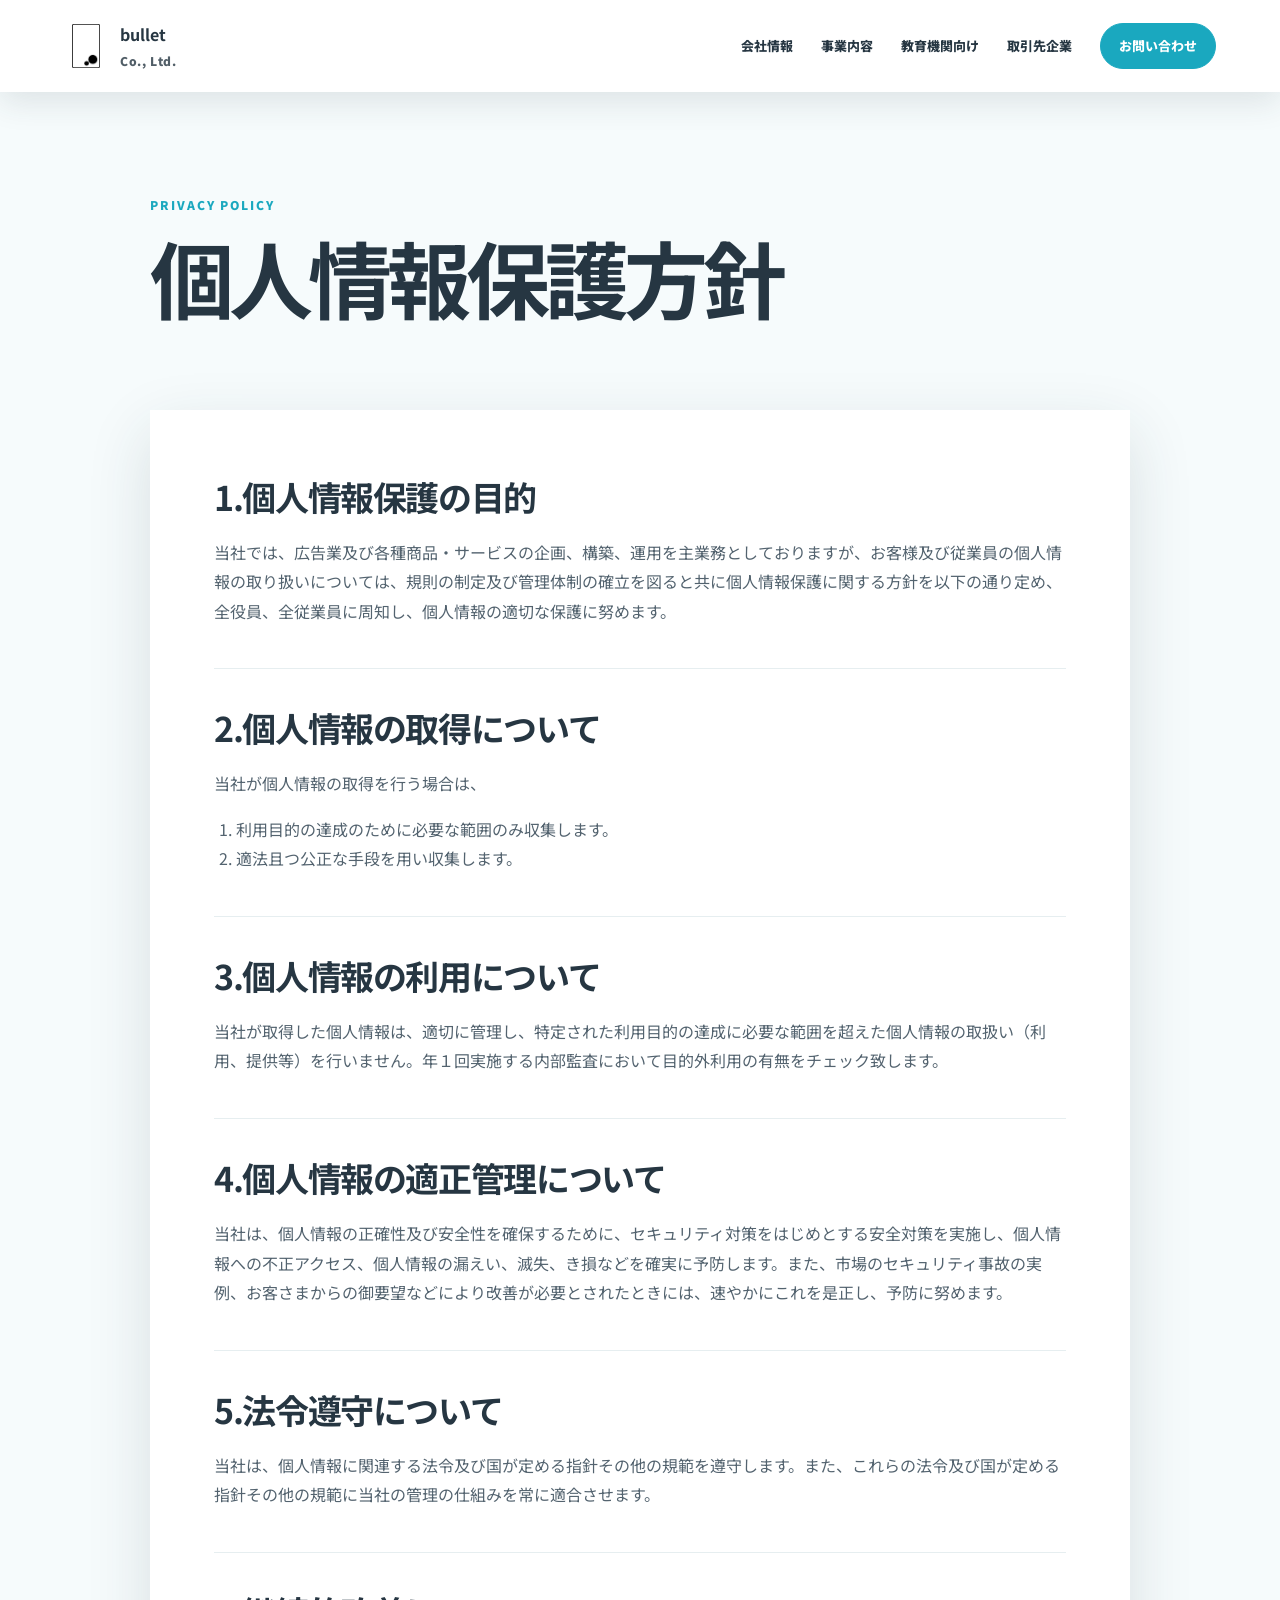
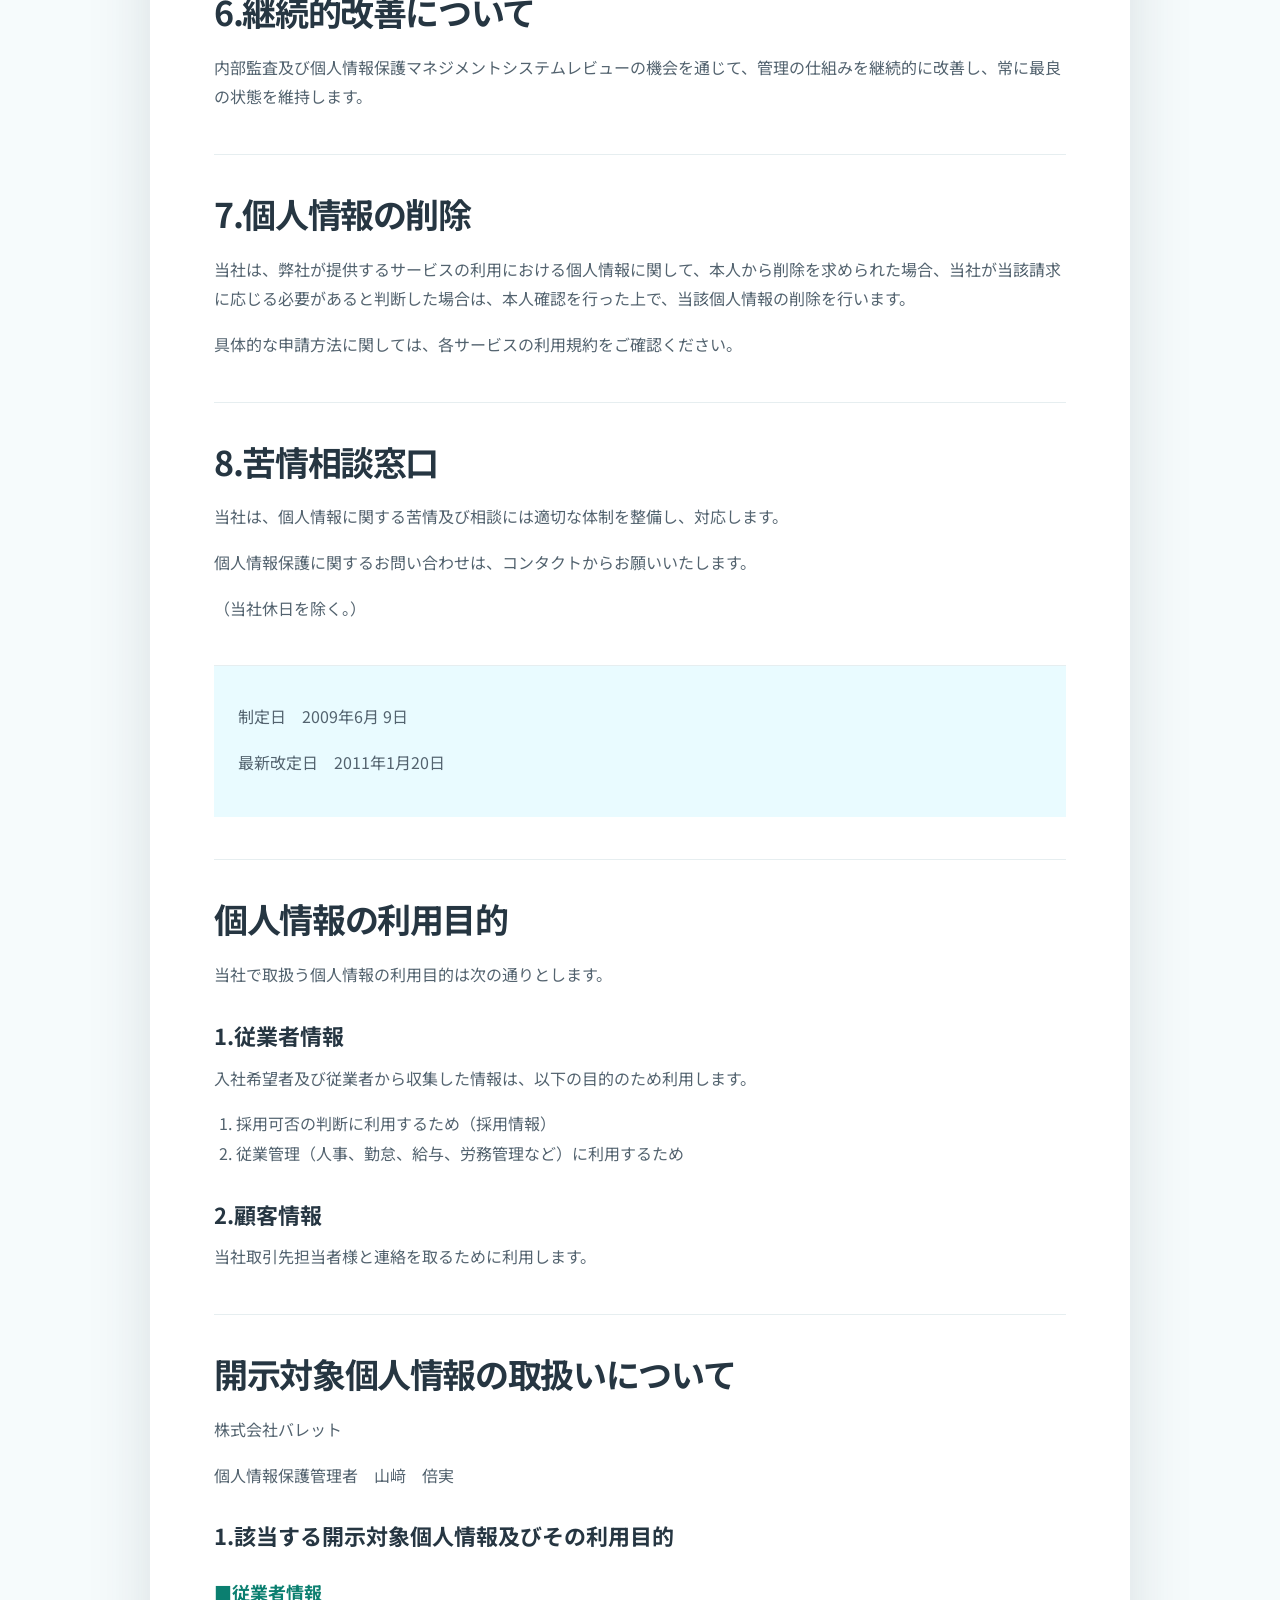
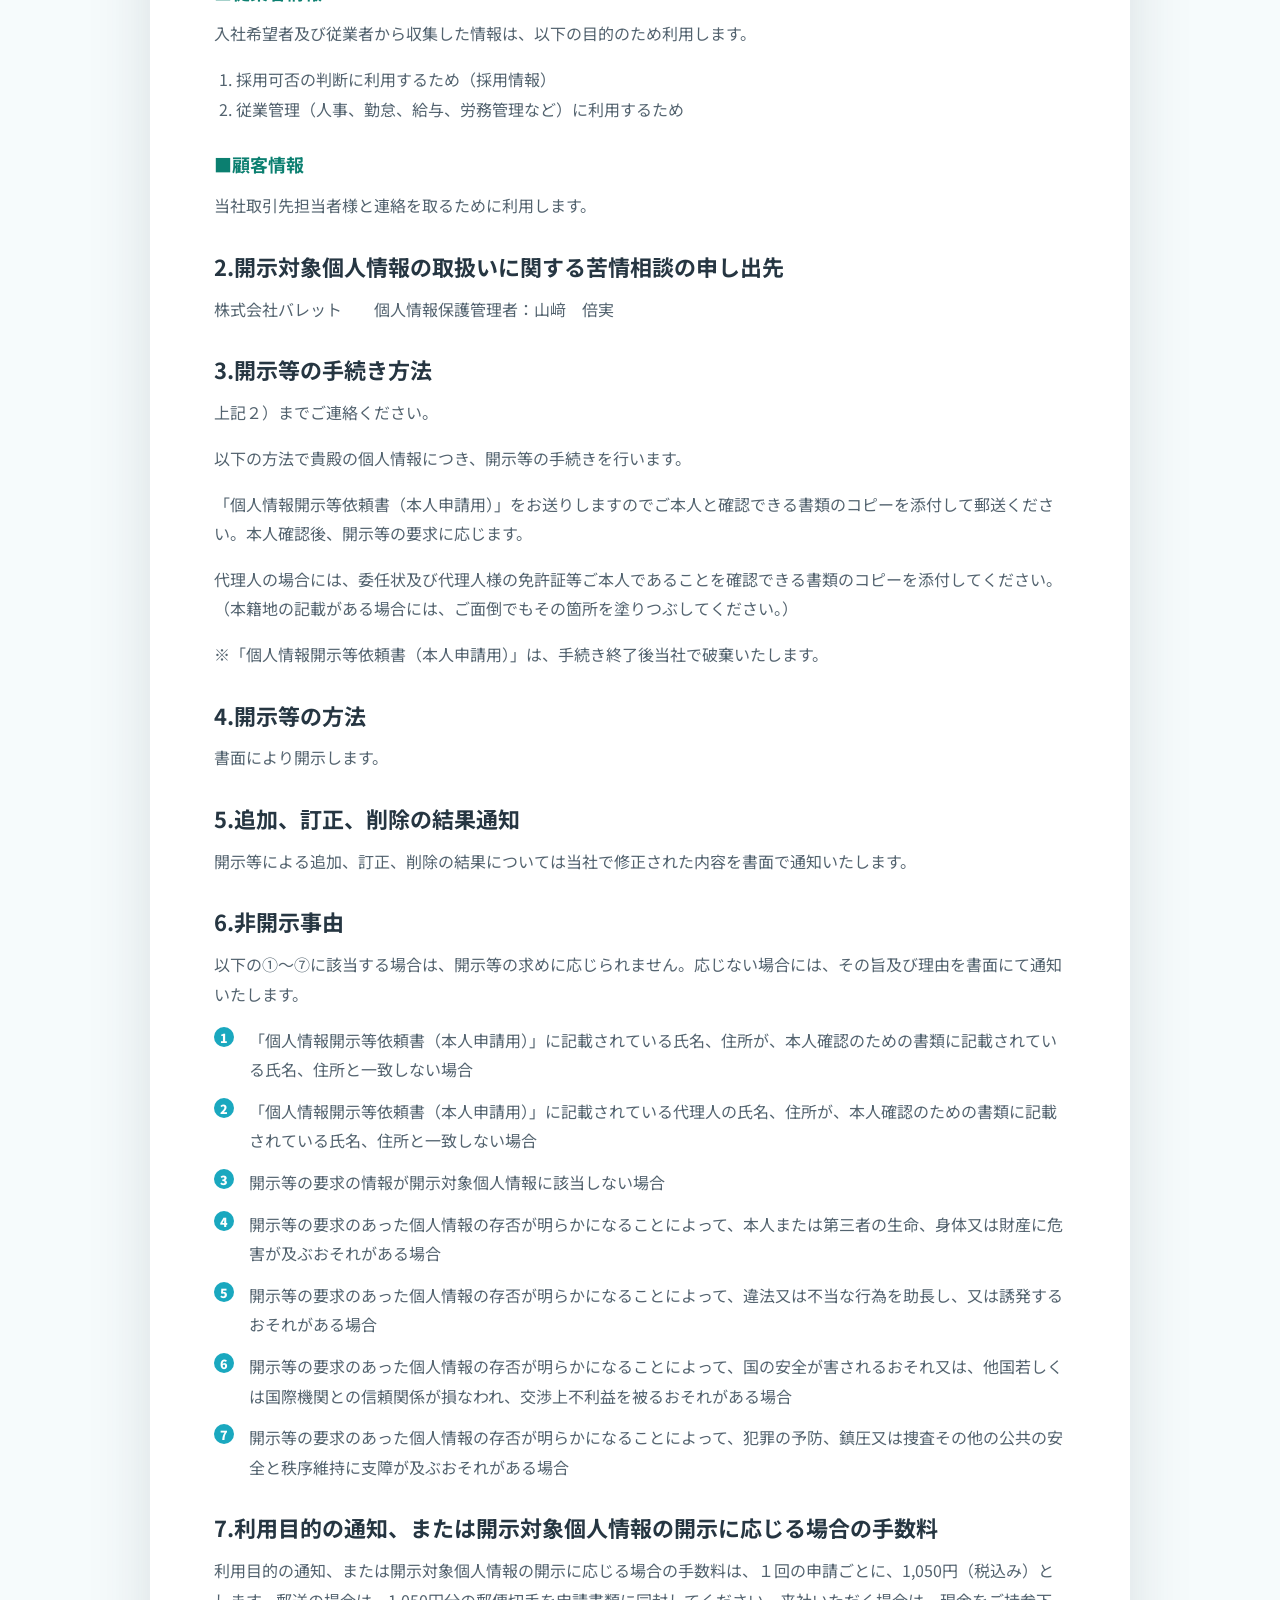
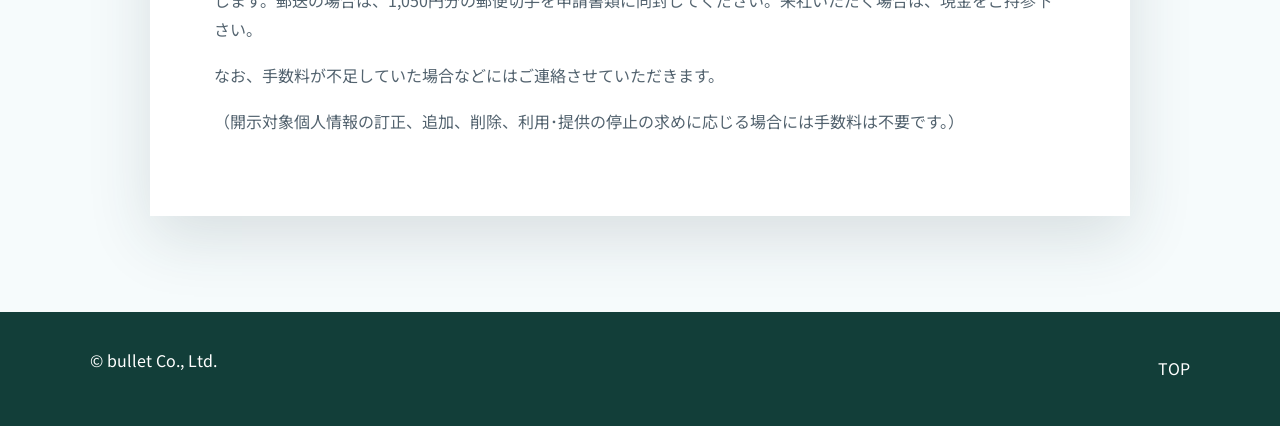
==== privacy-policy.html @ 50449c6e "Add privacy policy page" ====
<!doctype html>
<html lang="ja">
  <head>
    <meta charset="UTF-8" />
    <meta name="viewport" content="width=device-width, initial-scale=1.0" />
    <meta name="description" content="株式会社バレットの個人情報保護方針です。" />
    <title>個人情報保護方針 | 株式会社バレット</title>
    <link rel="preconnect" href="https://fonts.googleapis.com" />
    <link rel="preconnect" href="https://fonts.gstatic.com" crossorigin />
    <link
      href="https://fonts.googleapis.com/css2?family=Noto+Sans+JP:wght@400;500;700;900&family=Oswald:wght@500;700&display=swap"
      rel="stylesheet"
    />
    <link rel="stylesheet" href="styles.css" />
  </head>
  <body class="privacy-page">
    <header class="site-header is-scrolled">
      <a class="brand" href="/" aria-label="株式会社バレット ホーム">
        <img class="brand-logo" src="assets/logo/アイコン.png" alt="株式会社バレット ロゴ" />
        <span><strong>bullet</strong><small>Co., Ltd.</small></span>
      </a>
      <nav class="global-nav" aria-label="主要ナビゲーション">
        <a href="/#mission">会社情報</a>
        <a href="/#services">事業内容</a>
        <a href="/#education">教育機関向け</a>
        <a href="/#clients">取引先企業</a>
        <a class="nav-button" href="https://forms.gle/RUbGqja7ydPH21GW9" target="_blank" rel="noopener">お問い合わせ</a>
      </nav>
    </header>

    <main class="policy-main">
      <section class="policy-hero">
        <p class="eyebrow">Privacy Policy</p>
        <h1>個人情報保護方針</h1>
      </section>

      <article class="policy-content">
        <section>
          <h2>1.個人情報保護の目的</h2>
          <p>当社では、広告業及び各種商品・サービスの企画、構築、運用を主業務としておりますが、お客様及び従業員の個人情報の取り扱いについては、規則の制定及び管理体制の確立を図ると共に個人情報保護に関する方針を以下の通り定め、全役員、全従業員に周知し、個人情報の適切な保護に努めます。</p>
        </section>

        <section>
          <h2>2.個人情報の取得について</h2>
          <p>当社が個人情報の取得を行う場合は、</p>
          <ol>
            <li>利用目的の達成のために必要な範囲のみ収集します。</li>
            <li>適法且つ公正な手段を用い収集します。</li>
          </ol>
        </section>

        <section>
          <h2>3.個人情報の利用について</h2>
          <p>当社が取得した個人情報は、適切に管理し、特定された利用目的の達成に必要な範囲を超えた個人情報の取扱い（利用、提供等）を行いません。年１回実施する内部監査において目的外利用の有無をチェック致します。</p>
        </section>

        <section>
          <h2>4.個人情報の適正管理について</h2>
          <p>当社は、個人情報の正確性及び安全性を確保するために、セキュリティ対策をはじめとする安全対策を実施し、個人情報への不正アクセス、個人情報の漏えい、滅失、き損などを確実に予防します。また、市場のセキュリティ事故の実例、お客さまからの御要望などにより改善が必要とされたときには、速やかにこれを是正し、予防に努めます。</p>
        </section>

        <section>
          <h2>5.法令遵守について</h2>
          <p>当社は、個人情報に関連する法令及び国が定める指針その他の規範を遵守します。また、これらの法令及び国が定める指針その他の規範に当社の管理の仕組みを常に適合させます。</p>
        </section>

        <section>
          <h2>6.継続的改善について</h2>
          <p>内部監査及び個人情報保護マネジメントシステムレビューの機会を通じて、管理の仕組みを継続的に改善し、常に最良の状態を維持します。</p>
        </section>

        <section>
          <h2>7.個人情報の削除</h2>
          <p>当社は、弊社が提供するサービスの利用における個人情報に関して、本人から削除を求められた場合、当社が当該請求に応じる必要があると判断した場合は、本人確認を行った上で、当該個人情報の削除を行います。</p>
          <p>具体的な申請方法に関しては、各サービスの利用規約をご確認ください。</p>
        </section>

        <section>
          <h2>8.苦情相談窓口</h2>
          <p>当社は、個人情報に関する苦情及び相談には適切な体制を整備し、対応します。</p>
          <p>個人情報保護に関するお問い合わせは、コンタクトからお願いいたします。</p>
          <p>（当社休日を除く。）</p>
        </section>

        <section class="policy-date">
          <p>制定日　2009年6月 9日</p>
          <p>最新改定日　2011年1月20日</p>
        </section>

        <section>
          <h2>個人情報の利用目的</h2>
          <p>当社で取扱う個人情報の利用目的は次の通りとします。</p>
          <h3>1.従業者情報</h3>
          <p>入社希望者及び従業者から収集した情報は、以下の目的のため利用します。</p>
          <ol>
            <li>採用可否の判断に利用するため（採用情報）</li>
            <li>従業管理（人事、勤怠、給与、労務管理など）に利用するため</li>
          </ol>
          <h3>2.顧客情報</h3>
          <p>当社取引先担当者様と連絡を取るために利用します。</p>
        </section>

        <section>
          <h2>開示対象個人情報の取扱いについて</h2>
          <p>株式会社バレット</p>
          <p>個人情報保護管理者　山﨑　倍実</p>

          <h3>1.該当する開示対象個人情報及びその利用目的</h3>
          <h4>■従業者情報</h4>
          <p>入社希望者及び従業者から収集した情報は、以下の目的のため利用します。</p>
          <ol>
            <li>採用可否の判断に利用するため（採用情報）</li>
            <li>従業管理（人事、勤怠、給与、労務管理など）に利用するため</li>
          </ol>
          <h4>■顧客情報</h4>
          <p>当社取引先担当者様と連絡を取るために利用します。</p>

          <h3>2.開示対象個人情報の取扱いに関する苦情相談の申し出先</h3>
          <p>株式会社バレット　　個人情報保護管理者：山﨑　倍実</p>

          <h3>3.開示等の手続き方法</h3>
          <p>上記２）までご連絡ください。</p>
          <p>以下の方法で貴殿の個人情報につき、開示等の手続きを行います。</p>
          <p>「個人情報開示等依頼書（本人申請用）」をお送りしますのでご本人と確認できる書類のコピーを添付して郵送ください。本人確認後、開示等の要求に応じます。</p>
          <p>代理人の場合には、委任状及び代理人様の免許証等ご本人であることを確認できる書類のコピーを添付してください。（本籍地の記載がある場合には、ご面倒でもその箇所を塗りつぶしてください。）</p>
          <p>※「個人情報開示等依頼書（本人申請用）」は、手続き終了後当社で破棄いたします。</p>

          <h3>4.開示等の方法</h3>
          <p>書面により開示します。</p>

          <h3>5.追加、訂正、削除の結果通知</h3>
          <p>開示等による追加、訂正、削除の結果については当社で修正された内容を書面で通知いたします。</p>

          <h3>6.非開示事由</h3>
          <p>以下の①～⑦に該当する場合は、開示等の求めに応じられません。応じない場合には、その旨及び理由を書面にて通知いたします。</p>
          <ol class="circled-list">
            <li>「個人情報開示等依頼書（本人申請用）」に記載されている氏名、住所が、本人確認のための書類に記載されている氏名、住所と一致しない場合</li>
            <li>「個人情報開示等依頼書（本人申請用）」に記載されている代理人の氏名、住所が、本人確認のための書類に記載されている氏名、住所と一致しない場合</li>
            <li>開示等の要求の情報が開示対象個人情報に該当しない場合</li>
            <li>開示等の要求のあった個人情報の存否が明らかになることによって、本人または第三者の生命、身体又は財産に危害が及ぶおそれがある場合</li>
            <li>開示等の要求のあった個人情報の存否が明らかになることによって、違法又は不当な行為を助長し、又は誘発するおそれがある場合</li>
            <li>開示等の要求のあった個人情報の存否が明らかになることによって、国の安全が害されるおそれ又は、他国若しくは国際機関との信頼関係が損なわれ、交渉上不利益を被るおそれがある場合</li>
            <li>開示等の要求のあった個人情報の存否が明らかになることによって、犯罪の予防、鎮圧又は捜査その他の公共の安全と秩序維持に支障が及ぶおそれがある場合</li>
          </ol>

          <h3>7.利用目的の通知、または開示対象個人情報の開示に応じる場合の手数料</h3>
          <p>利用目的の通知、または開示対象個人情報の開示に応じる場合の手数料は、１回の申請ごとに、1,050円（税込み）とします。郵送の場合は、1,050円分の郵便切手を申請書類に同封してください。来社いただく場合は、現金をご持参下さい。</p>
          <p>なお、手数料が不足していた場合などにはご連絡させていただきます。</p>
          <p>（開示対象個人情報の訂正、追加、削除、利用･提供の停止の求めに応じる場合には手数料は不要です。）</p>
        </section>
      </article>
    </main>

    <footer class="site-footer">
      <p>© bullet Co., Ltd.</p>
      <a href="/">TOP</a>
    </footer>
  </body>
</html>
---- styles.css ----
:root {
  --ink: #263642;
  --text: #53636f;
  --cyan: #1aa8bf;
  --deep: #0b7f70;
  --deep-dark: #123e39;
  --aqua: #dff7fb;
  --pale: #f6fbfc;
  --cream: #fff8e8;
  --white: #ffffff;
  --line: #e6eef0;
  --shadow: 0 22px 60px rgba(38, 54, 66, 0.14);
  --photo: url("assets/images/hero-classroom.png"), url("https://upload.wikimedia.org/wikipedia/commons/6/65/Japanese_classroom.jpg");
}

* { box-sizing: border-box; }
html { scroll-behavior: smooth; }
body {
  margin: 0;
  font-family: "Noto Sans JP", system-ui, sans-serif;
  color: var(--ink);
  background: var(--white);
  line-height: 1.85;
}
a { color: inherit; text-decoration: none; }

.site-header {
  position: fixed;
  inset: 0 0 auto;
  z-index: 20;
  display: flex;
  align-items: center;
  justify-content: space-between;
  gap: 28px;
  padding: 20px clamp(24px, 5vw, 92px);
  color: var(--white);
  transition: background .25s ease, color .25s ease, box-shadow .25s ease, padding .25s ease;
}
.site-header.is-scrolled {
  color: var(--ink);
  background: rgba(255, 255, 255, .96);
  box-shadow: 0 10px 32px rgba(38, 54, 66, .12);
  backdrop-filter: blur(14px);
}
.site-header.is-scrolled .brand-logo { filter: brightness(0); }
.site-header.is-scrolled .nav-button { color: var(--white); background: var(--cyan); border-color: var(--cyan); }
.brand { display: flex; align-items: center; gap: 12px; font-weight: 900; }
.brand-logo { width: 44px; height: 44px; object-fit: contain; filter: brightness(0) invert(1) drop-shadow(0 4px 14px rgba(0,0,0,.18)); transition: filter .25s ease; }
.brand small { display: block; font-size: 12px; letter-spacing: .05em; opacity: .8; }
.global-nav { display: flex; align-items: center; gap: 28px; font-size: 13px; font-weight: 800; }
.nav-button { padding: 10px 18px; border: 1px solid rgba(255,255,255,.55); border-radius: 999px; }

.photo-section { position: relative; background-image: var(--photo); background-size: cover; background-position: center; }
.hero { min-height: 760px; display: grid; place-items: center; overflow: hidden; }
.hero-overlay { position: absolute; inset: 0; background: linear-gradient(90deg, rgba(12, 74, 72, .72), rgba(16, 157, 181, .34)), rgba(0,0,0,.12); }
.hero-content { position: relative; z-index: 1; width: min(980px, calc(100% - 40px)); color: var(--white); text-align: center; }
.eyebrow { margin: 0 0 12px; color: var(--cyan); font-size: 12px; font-weight: 900; letter-spacing: .16em; text-transform: uppercase; }
.eyebrow.light { color: #bff7ff; }
h1, h2, h3, p { margin-top: 0; }
h1 { margin-bottom: 22px; font-size: clamp(42px, 7vw, 84px); line-height: 1.16; letter-spacing: -.06em; text-shadow: 0 16px 38px rgba(0,0,0,.24); }
h2 { font-size: clamp(30px, 4.6vw, 54px); line-height: 1.35; letter-spacing: -.04em; }
h3 { font-size: 22px; line-height: 1.45; }
.hero-content p:not(.eyebrow) { max-width: 760px; margin: 0 auto 36px; font-size: 17px; }
.scroll-cue { display: inline-grid; place-items: center; width: 92px; height: 92px; border: 1px solid rgba(255,255,255,.55); border-radius: 50%; font-family: Oswald, sans-serif; font-size: 12px; letter-spacing: .14em; }
.news-bar { display: grid; grid-template-columns: auto 1fr; gap: 28px; align-items: center; padding: 28px clamp(24px, 7vw, 120px); color: var(--white); background: var(--cyan); }
.news-bar span { font-family: Oswald, sans-serif; letter-spacing: .1em; }
.news-bar p, .news-bar a { margin: 0; color: var(--white); font-weight: 800; }
.news-bar a:hover { text-decoration: underline; text-underline-offset: 4px; }

.section-heading { max-width: 840px; margin: 0 auto 54px; }
.section-heading.centered { text-align: center; }
.mega-title { margin: 0; color: rgba(26,168,191,.08); font-family: Oswald, sans-serif; font-size: clamp(80px, 17vw, 220px); font-weight: 700; letter-spacing: .06em; line-height: .8; text-align: center; }
.mission { padding: 90px clamp(24px, 7vw, 120px) 110px; overflow: hidden; background: var(--white); }
.mission-grid { display: grid; grid-template-columns: repeat(12, 1fr); gap: 28px; max-width: 1180px; margin: auto; align-items: center; }
.mission-item { grid-column: span 6; display: grid; grid-template-columns: 92px 1fr; gap: 22px; align-items: start; padding: 34px; background: var(--white); border: 1px solid var(--line); box-shadow: var(--shadow); }
.mission-item span { color: var(--cyan); font-family: Oswald, sans-serif; font-size: 58px; line-height: 1; }
.mission-item p, .section-heading p { color: var(--text); }
.mission-photo { grid-column: span 6; margin: 0; }
.mission-photo img { display: block; width: 100%; min-height: 320px; object-fit: cover; box-shadow: var(--shadow); }
.image-card img { border-radius: 0 72px 0 72px; }
.support-card img { border-radius: 72px 0 72px 0; }
.profile-card { grid-column: span 6; padding: 34px; background: #e9fbff; box-shadow: var(--shadow); }
.profile-card h3 { margin-bottom: 20px; font-family: Oswald, sans-serif; font-size: 36px; letter-spacing: .08em; }
.profile-card dl { margin: 0; }
.profile-card div { display: grid; grid-template-columns: 110px 1fr; gap: 18px; padding: 13px 0; border-bottom: 1px solid rgba(38,54,66,.12); }
dt { color: var(--deep); font-weight: 900; }
dd { margin: 0; color: var(--text); }

.message { min-height: 520px; display: grid; place-items: center; padding: 88px 24px; background-attachment: fixed; }
.message::before { content: ""; position: absolute; inset: 0; background: rgba(26,168,191,.72); }
.message-panel { position: relative; z-index: 1; width: min(720px, 100%); padding: 52px; background: rgba(255,255,255,.9); text-align: center; box-shadow: var(--shadow); }
.message-panel p:last-child { color: var(--text); }

.services { position: relative; padding: 100px clamp(24px, 7vw, 120px) 120px; background: linear-gradient(165deg, var(--white) 0 48%, var(--aqua) 48% 100%); overflow: hidden; }
.service-grid { display: grid; grid-template-columns: repeat(3, 1fr); gap: 28px; max-width: 1180px; margin: auto; }
.service-grid article { min-height: 300px; padding: 34px; background: var(--white); border: 1px solid var(--line); box-shadow: var(--shadow); }
.service-grid span { color: #ff9f2e; font-family: Oswald, sans-serif; font-size: 30px; }
.service-grid p { color: var(--text); }

.clients {
  position: relative;
  isolation: isolate;
  padding: 118px clamp(24px, 7vw, 120px);
  overflow: hidden;
  background:
    linear-gradient(180deg, rgba(255,248,232,.92), rgba(255,248,232,.98)),
    linear-gradient(90deg, transparent 0 7%, rgba(38,54,66,.08) 7% 12%, transparent 12% 18%, rgba(38,54,66,.1) 18% 27%, transparent 27% 34%, rgba(38,54,66,.08) 34% 41%, transparent 41% 48%, rgba(38,54,66,.1) 48% 58%, transparent 58% 66%, rgba(38,54,66,.08) 66% 72%, transparent 72% 80%, rgba(38,54,66,.1) 80% 88%, transparent 88% 100%);
}
.clients::before {
  content: "";
  position: absolute;
  inset: auto 0 0;
  height: 46%;
  z-index: -1;
  opacity: .75;
  background:
    linear-gradient(to top, rgba(18,62,57,.2), transparent),
    repeating-linear-gradient(90deg, rgba(18,62,57,.16) 0 42px, transparent 42px 70px);
  clip-path: polygon(0 28%, 7% 18%, 14% 35%, 22% 12%, 31% 30%, 39% 8%, 48% 26%, 57% 15%, 66% 32%, 75% 10%, 84% 28%, 92% 18%, 100% 34%, 100% 100%, 0 100%);
}
.client-list { display: grid; grid-template-columns: repeat(3, 1fr); gap: 16px; max-width: 1040px; margin: 0 auto; padding: 0; list-style: none; }
.client-list li { position: relative; padding: 19px 22px 19px 44px; background: rgba(255,255,255,.94); border: 1px solid rgba(255,255,255,.75); border-radius: 14px; box-shadow: 0 14px 34px rgba(38,54,66,.1); font-weight: 800; backdrop-filter: blur(10px); }
.client-list li::before { content: ""; position: absolute; left: 20px; top: 50%; width: 8px; height: 8px; border-radius: 50%; background: var(--cyan); transform: translateY(-50%); }
.contact { padding: 110px clamp(24px, 7vw, 120px); background: var(--white); text-align: center; }
.contact-actions { display: flex; flex-wrap: wrap; justify-content: center; gap: 14px; }
.domain-box, .button { display: inline-flex; align-items: center; justify-content: center; min-height: 52px; padding: 0 24px; border-radius: 999px; font-weight: 900; }
.domain-box { color: var(--deep); background: #e6faf6; }
.button { color: var(--white); background: var(--cyan); box-shadow: 0 16px 34px rgba(26,168,191,.24); }
.site-footer { display: flex; align-items: center; justify-content: space-between; gap: 20px; padding: 34px clamp(24px, 7vw, 120px); color: var(--white); background: var(--deep-dark); }
.site-footer small { opacity: .7; }

@media (max-width: 900px) {
  .site-header { position: absolute; align-items: flex-start; flex-direction: column; }
  .global-nav { flex-wrap: wrap; gap: 14px; }
  .hero { min-height: 720px; padding-top: 120px; }
  .news-bar, .mission-grid, .service-grid, .client-list { grid-template-columns: 1fr; }
  .mission-item, .mission-photo, .profile-card { grid-column: 1; }
  .mission-item { grid-template-columns: 1fr; }
  .message { background-attachment: scroll; }
  .message-panel { padding: 34px 22px; }
  .site-footer { align-items: flex-start; flex-direction: column; }
}

.privacy-page { background: #f6fbfc; }
.policy-main { padding: 124px clamp(24px, 7vw, 120px) 96px; }
.policy-hero { max-width: 980px; margin: 0 auto 34px; padding: 70px 0 28px; }
.policy-hero h1 { color: var(--ink); text-shadow: none; }
.policy-content { max-width: 980px; margin: 0 auto; padding: clamp(28px, 5vw, 64px); background: var(--white); box-shadow: var(--shadow); }
.policy-content section + section { margin-top: 42px; padding-top: 36px; border-top: 1px solid var(--line); }
.policy-content h2 { margin-bottom: 18px; font-size: clamp(24px, 3vw, 34px); }
.policy-content h3 { margin: 30px 0 12px; font-size: 22px; }
.policy-content h4 { margin: 24px 0 10px; color: var(--deep); font-size: 18px; }
.policy-content p, .policy-content li { color: var(--text); }
.policy-content ol { padding-left: 1.4em; }
.policy-content .circled-list { list-style: none; padding-left: 0; counter-reset: circled; }
.policy-content .circled-list li { counter-increment: circled; position: relative; padding-left: 2.2em; margin: 12px 0; }
.policy-content .circled-list li::before { content: counter(circled); position: absolute; left: 0; top: .1em; display: inline-grid; place-items: center; width: 1.6em; height: 1.6em; color: var(--white); background: var(--cyan); border-radius: 50%; font-size: .78em; font-weight: 900; }
.policy-date { padding: 24px; background: #e9fbff; }
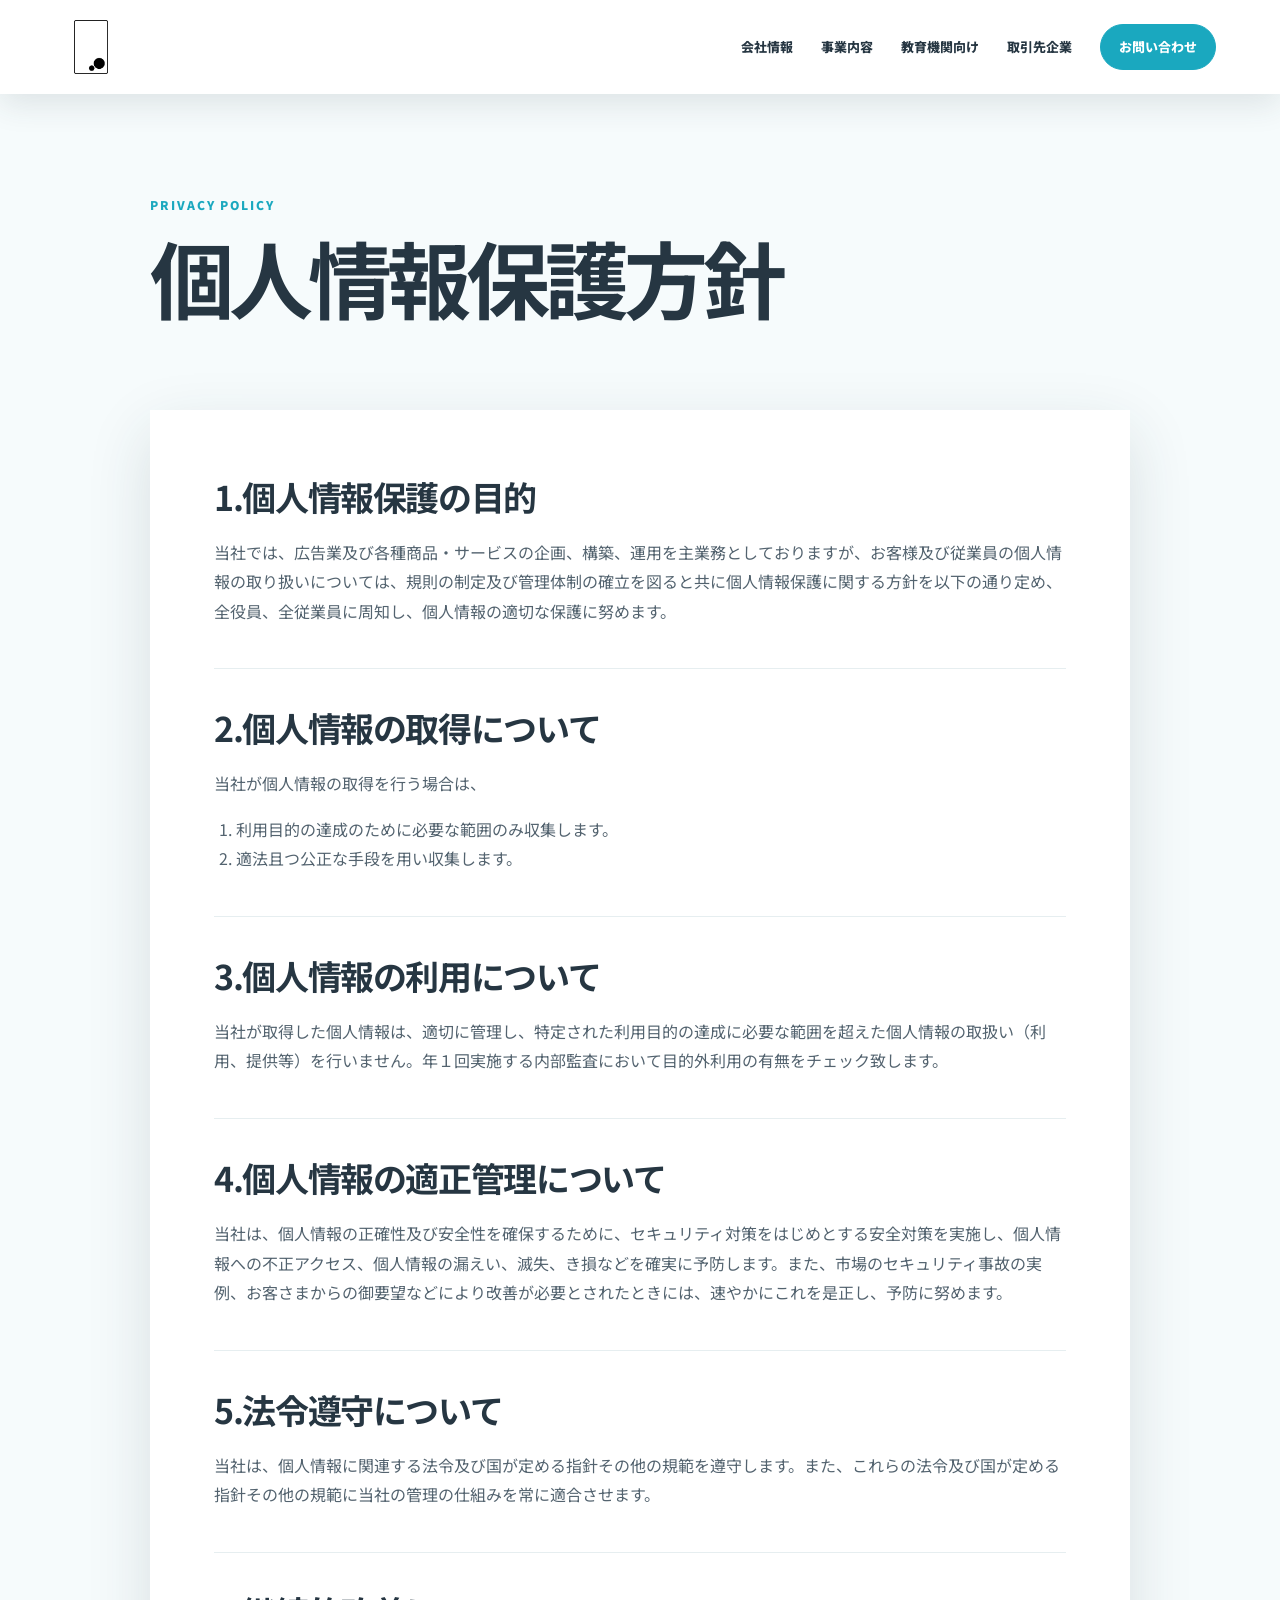
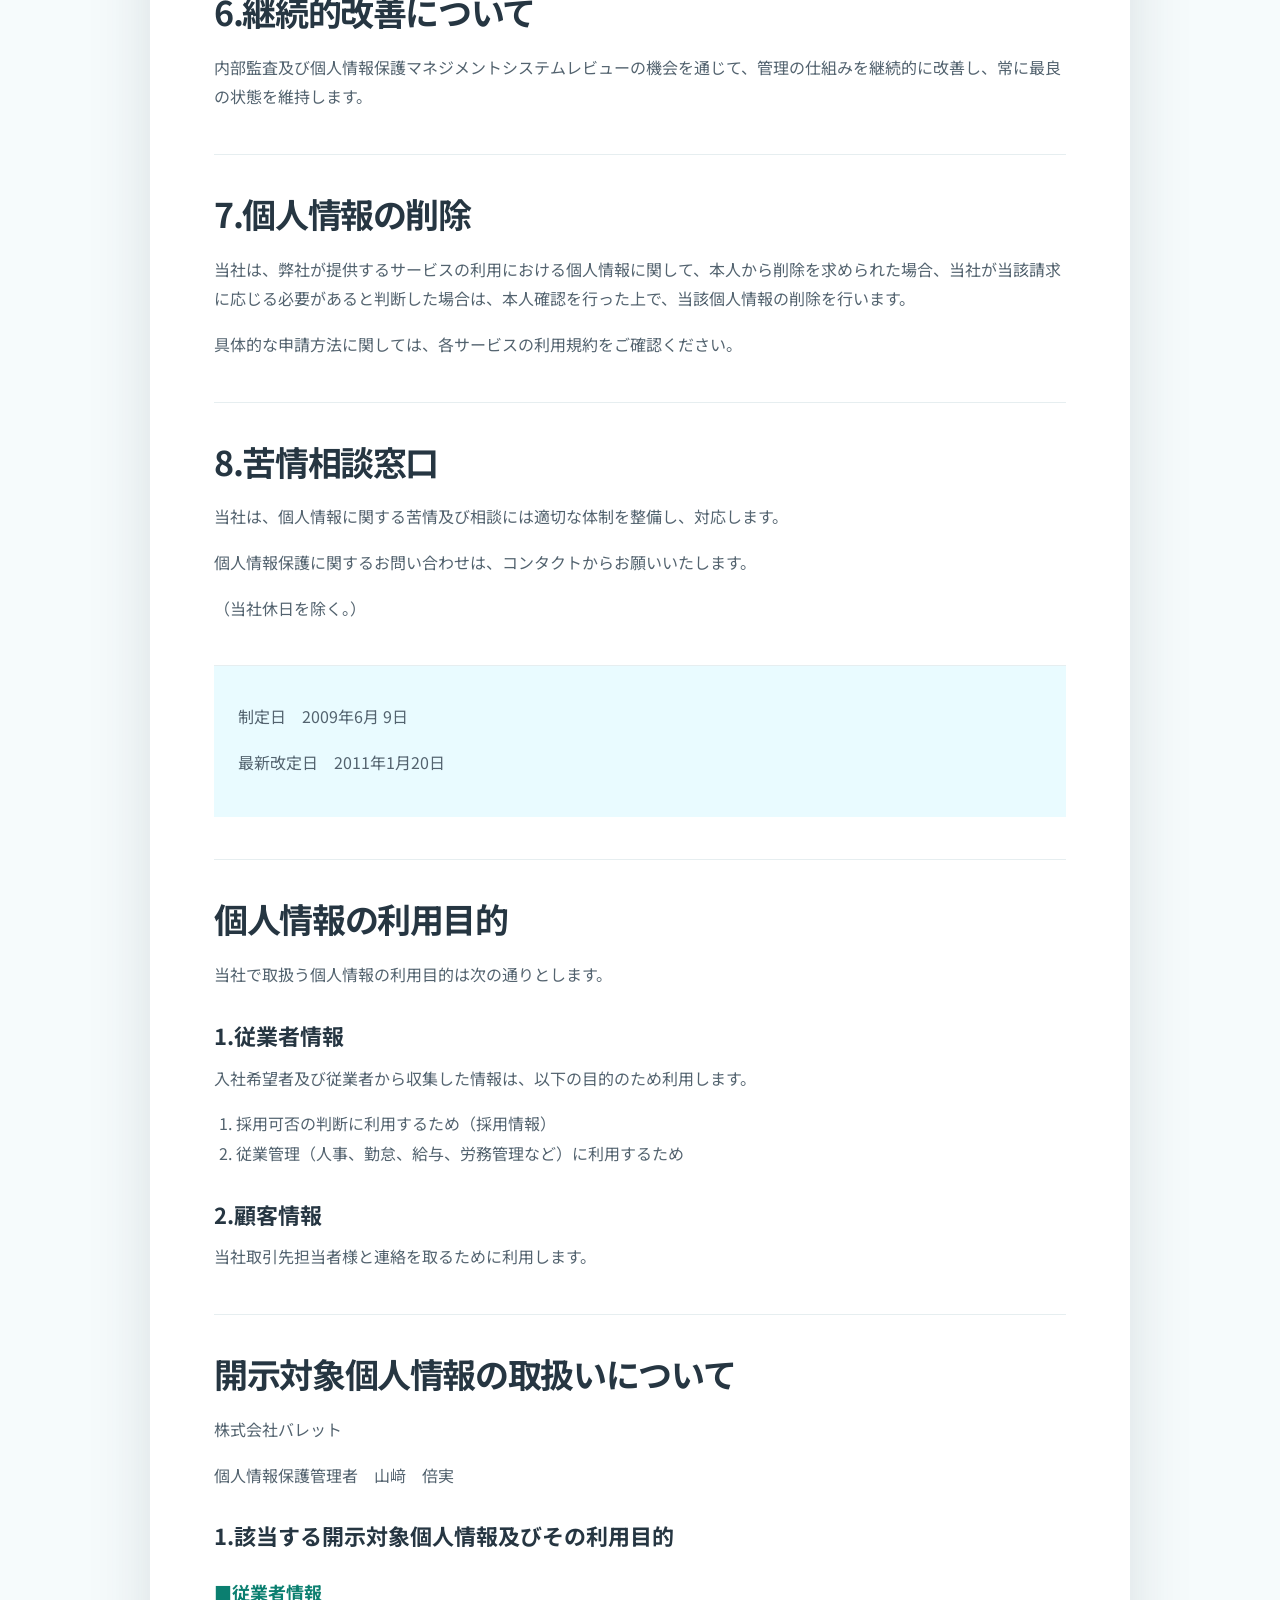
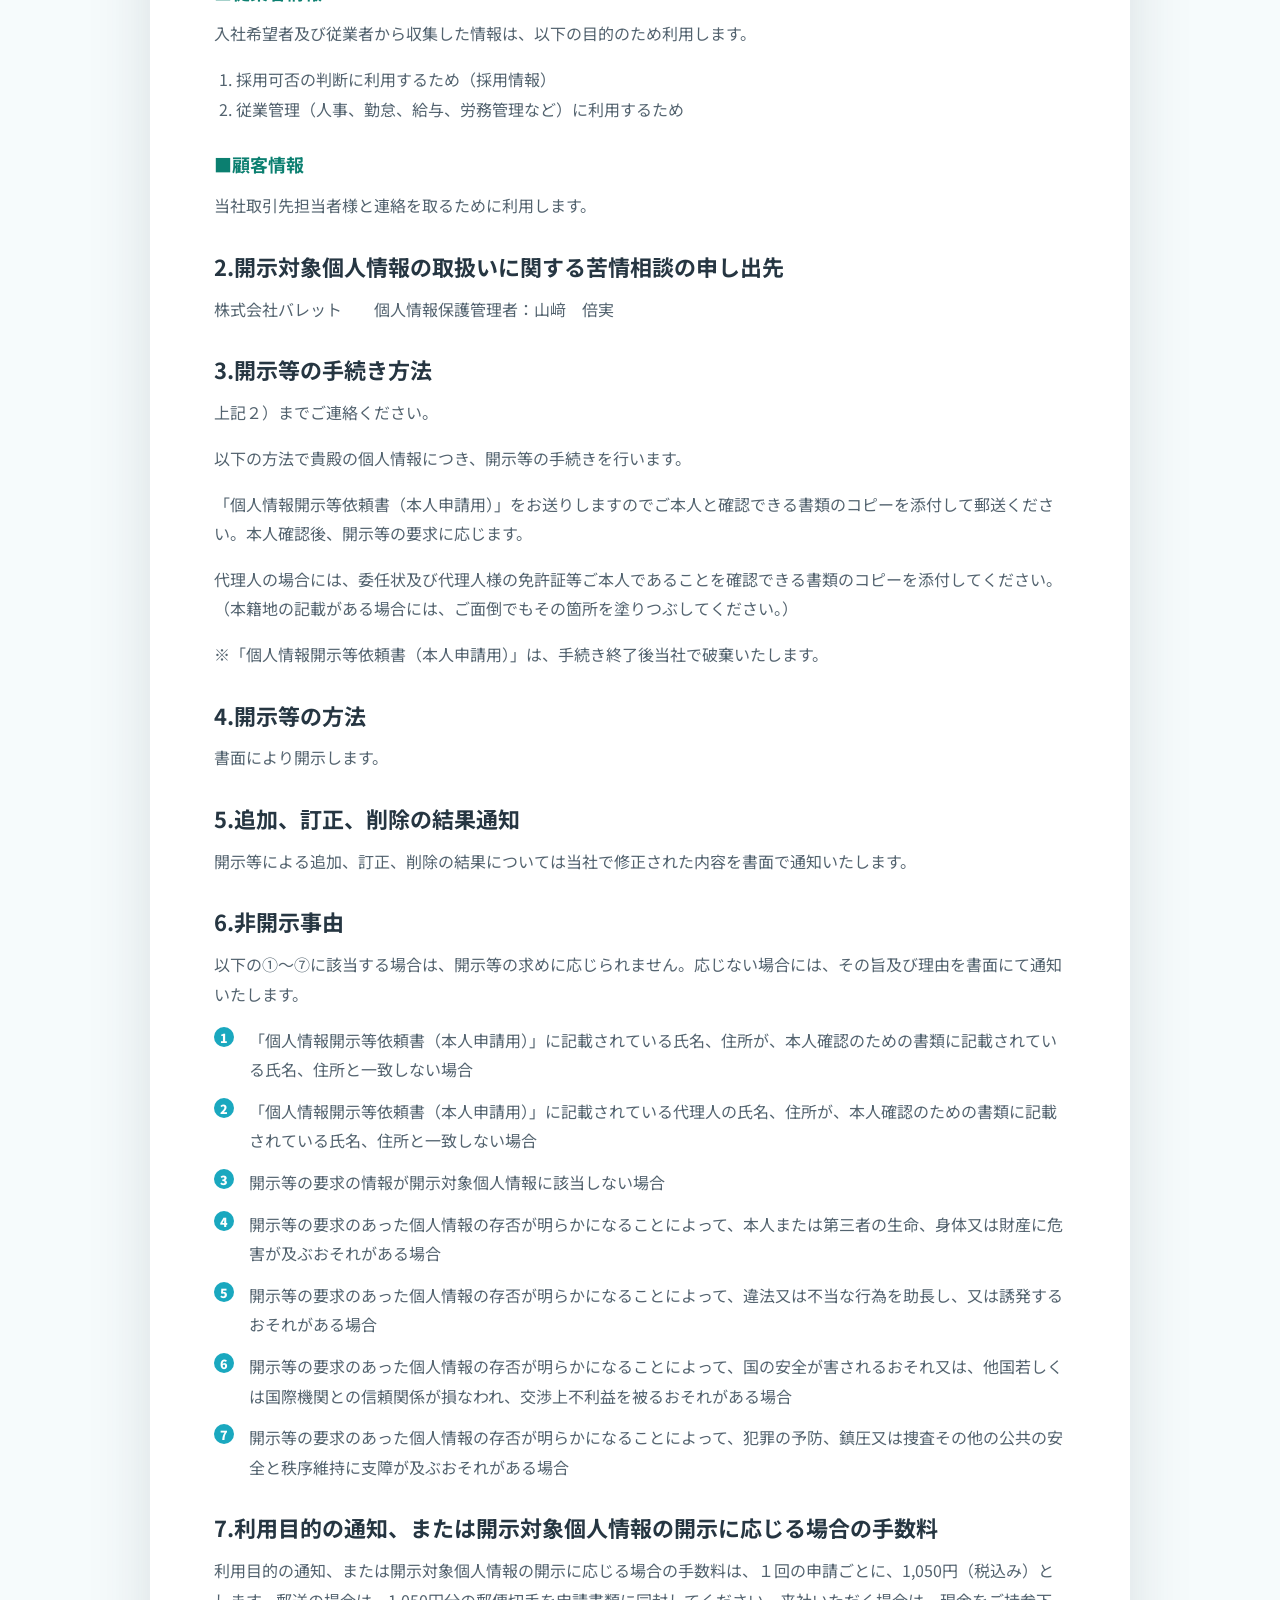
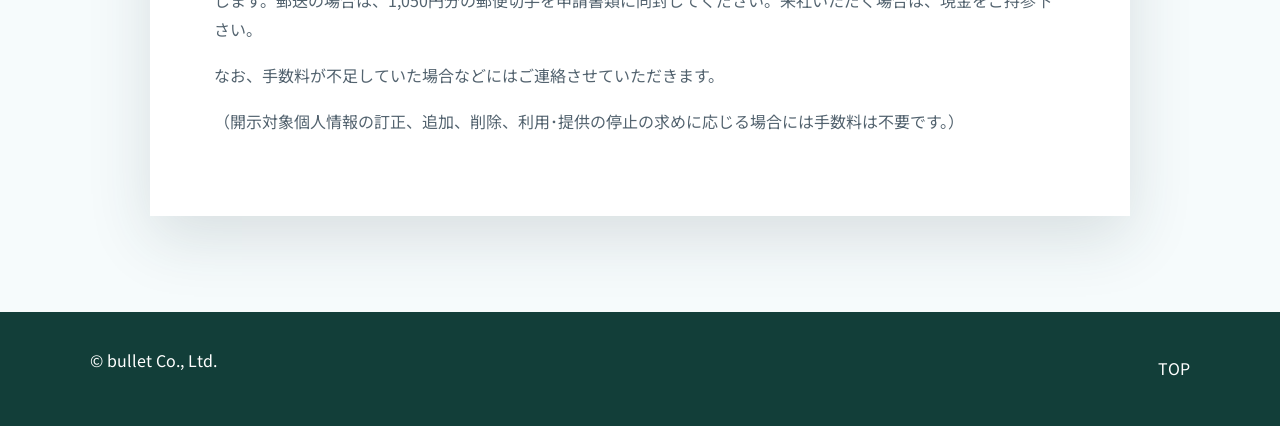
==== commit b5aa800c: "Add hero slideshow and simplify logo footer" ====
--- a/privacy-policy.html
+++ b/privacy-policy.html
@@ -17,7 +17,6 @@
     <header class="site-header is-scrolled">
       <a class="brand" href="/" aria-label="株式会社バレット ホーム">
         <img class="brand-logo" src="assets/logo/アイコン.png" alt="株式会社バレット ロゴ" />
-        <span><strong>bullet</strong><small>Co., Ltd.</small></span>
       </a>
       <nav class="global-nav" aria-label="主要ナビゲーション">
         <a href="/#mission">会社情報</a>
--- a/styles.css
+++ b/styles.css
@@ -11,6 +11,8 @@
   --line: #e6eef0;
   --shadow: 0 22px 60px rgba(38, 54, 66, 0.14);
   --photo: url("assets/images/hero-classroom.png"), url("https://upload.wikimedia.org/wikipedia/commons/6/65/Japanese_classroom.jpg");
+  --photo-meeting: url("assets/images/meeting.png"), var(--photo);
+  --photo-classroom: url("assets/images/hero-classroom.png"), var(--photo);
 }
 
 * { box-sizing: border-box; }
@@ -44,14 +46,25 @@
 }
 .site-header.is-scrolled .brand-logo { filter: brightness(0); }
 .site-header.is-scrolled .nav-button { color: var(--white); background: var(--cyan); border-color: var(--cyan); }
-.brand { display: flex; align-items: center; gap: 12px; font-weight: 900; }
-.brand-logo { width: 44px; height: 44px; object-fit: contain; filter: brightness(0) invert(1) drop-shadow(0 4px 14px rgba(0,0,0,.18)); transition: filter .25s ease; }
-.brand small { display: block; font-size: 12px; letter-spacing: .05em; opacity: .8; }
+.brand { display: flex; align-items: center; font-weight: 900; }
+.brand-logo { width: 54px; height: 54px; object-fit: contain; filter: brightness(0) invert(1) drop-shadow(0 4px 14px rgba(0,0,0,.18)); transition: filter .25s ease; }
 .global-nav { display: flex; align-items: center; gap: 28px; font-size: 13px; font-weight: 800; }
 .nav-button { padding: 10px 18px; border: 1px solid rgba(255,255,255,.55); border-radius: 999px; }
 
 .photo-section { position: relative; background-image: var(--photo); background-size: cover; background-position: center; }
-.hero { min-height: 760px; display: grid; place-items: center; overflow: hidden; }
+.hero { min-height: 760px; display: grid; place-items: center; overflow: hidden; background-image: none; }
+.hero-slides { position: absolute; inset: 0; overflow: hidden; }
+.hero-slide { position: absolute; inset: 0; background-size: cover; background-position: center; opacity: 0; transform: scale(1.04); animation: heroSlide 18s infinite; }
+.slide-meeting { background-image: var(--photo-meeting); animation-delay: 0s; }
+.slide-classroom { background-image: var(--photo-classroom); animation-delay: 6s; }
+.slide-classroom-alt { background-image: var(--photo-classroom); background-position: center 42%; animation-delay: 12s; }
+@keyframes heroSlide {
+  0% { opacity: 0; transform: scale(1.04); }
+  8% { opacity: 1; }
+  33% { opacity: 1; transform: scale(1); }
+  41% { opacity: 0; transform: scale(1); }
+  100% { opacity: 0; transform: scale(1.04); }
+}
 .hero-overlay { position: absolute; inset: 0; background: linear-gradient(90deg, rgba(12, 74, 72, .72), rgba(16, 157, 181, .34)), rgba(0,0,0,.12); }
 .hero-content { position: relative; z-index: 1; width: min(980px, calc(100% - 40px)); color: var(--white); text-align: center; }
 .eyebrow { margin: 0 0 12px; color: var(--cyan); font-size: 12px; font-weight: 900; letter-spacing: .16em; text-transform: uppercase; }
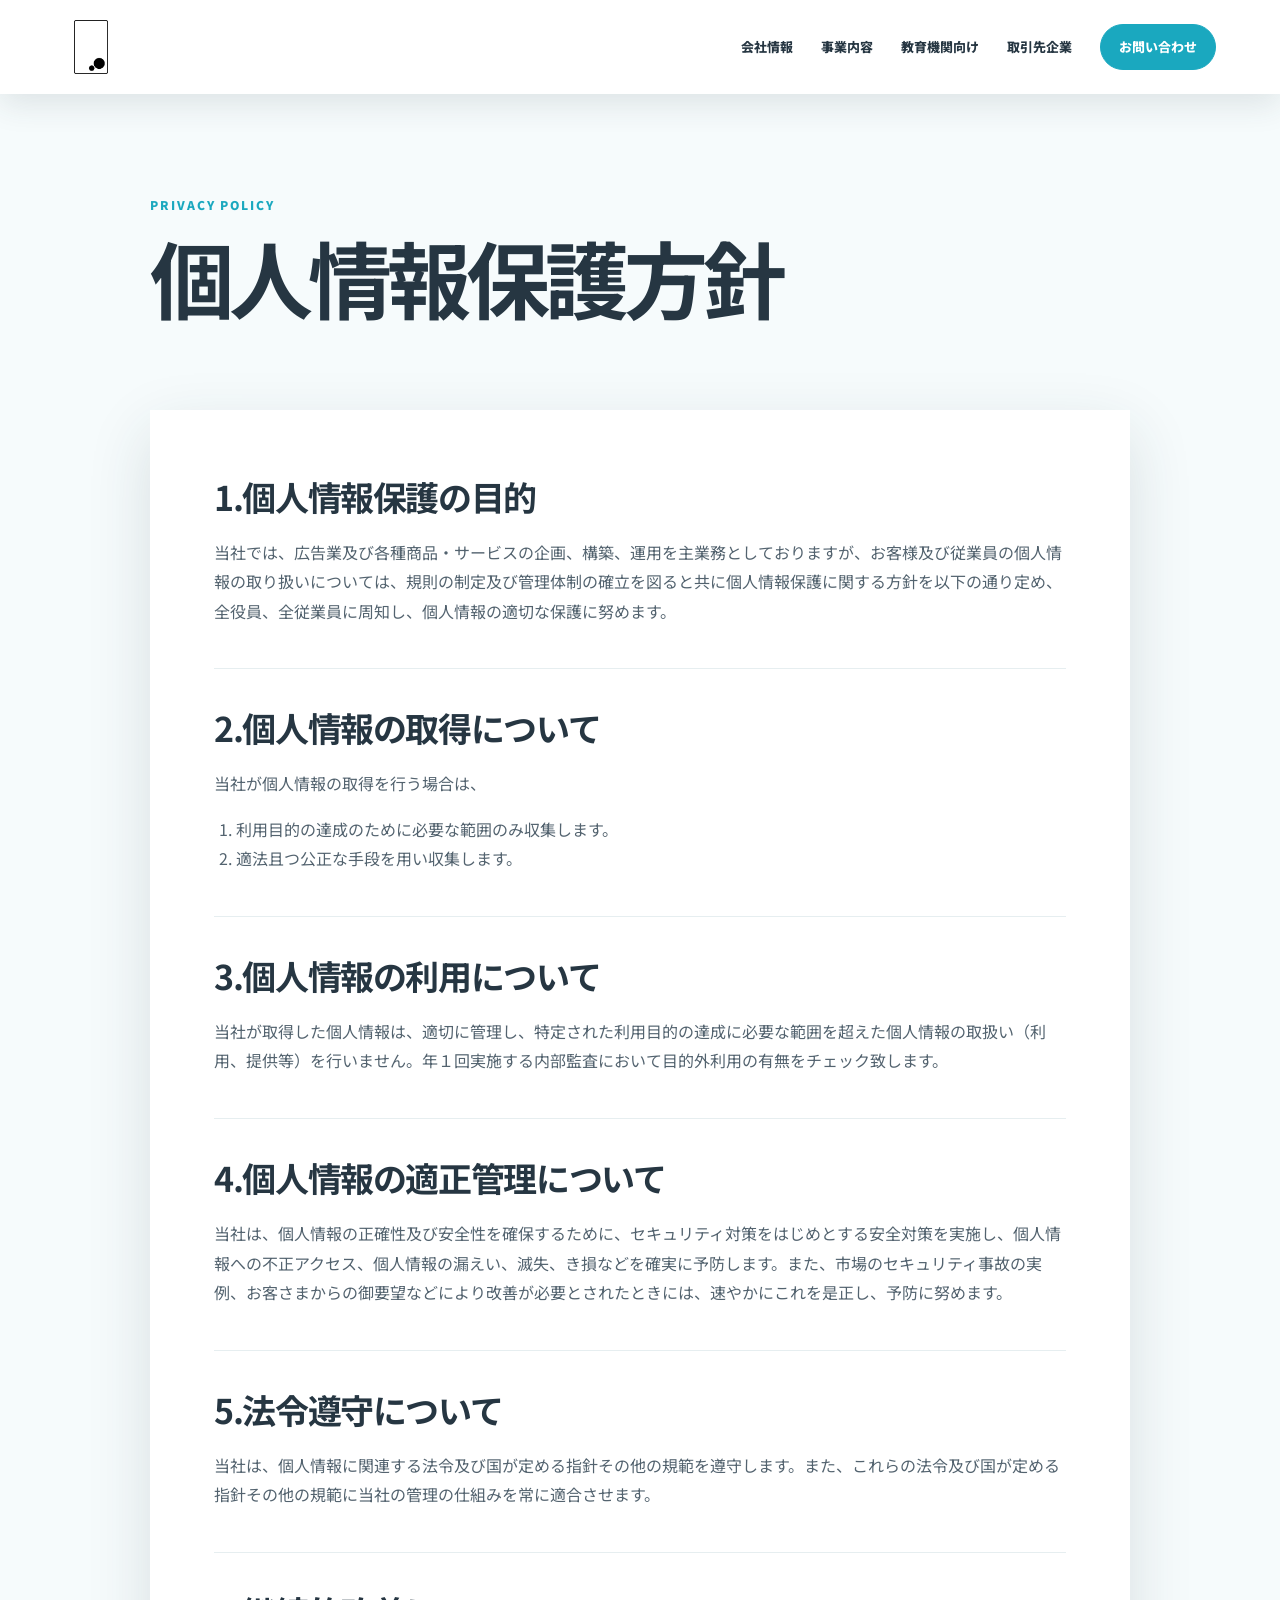
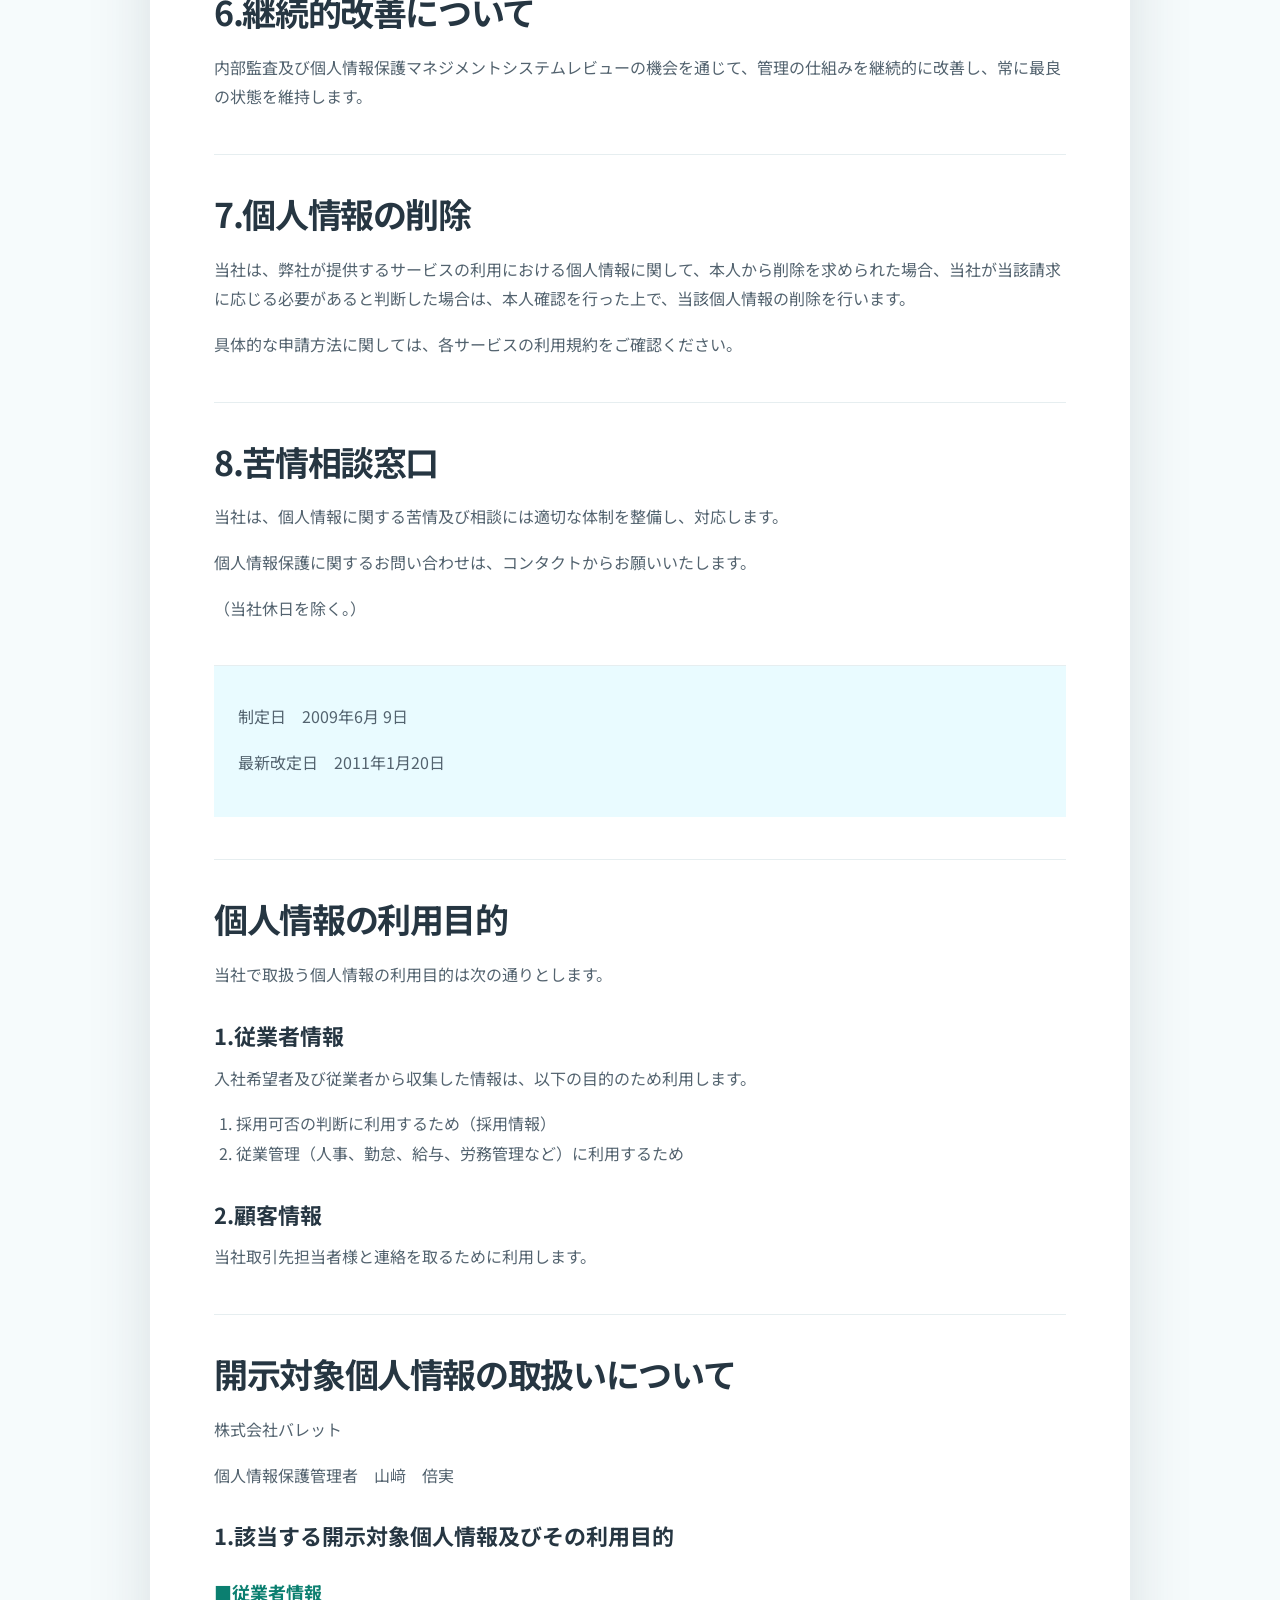
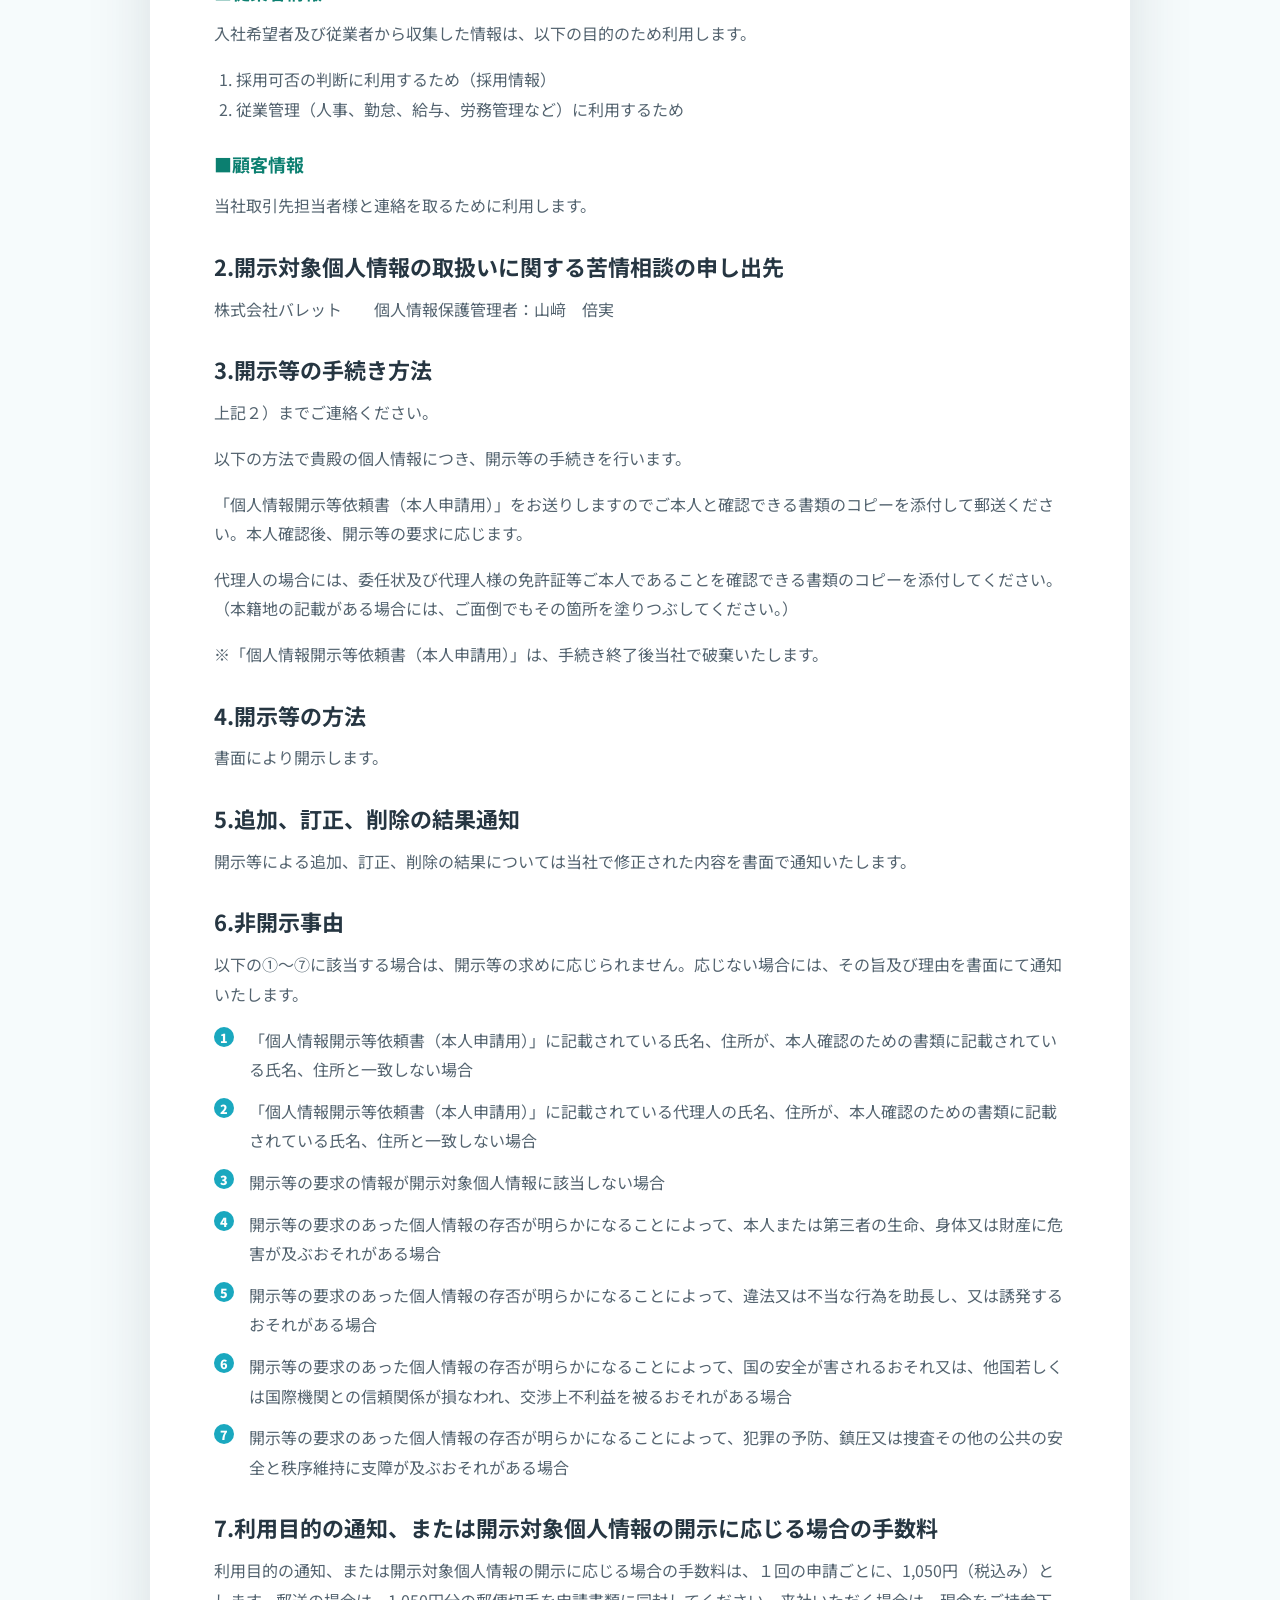
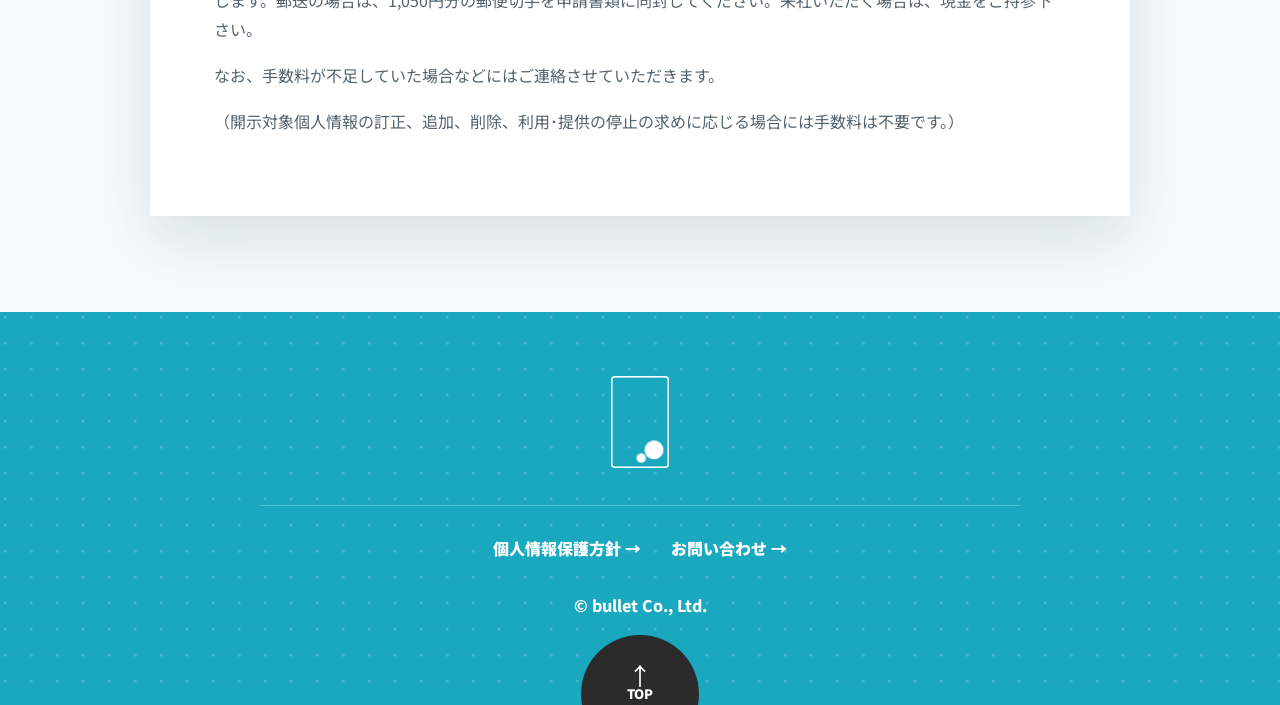
==== commit 76923de5: "Restyle footer and adjust mission background" ====
--- a/privacy-policy.html
+++ b/privacy-policy.html
@@ -151,8 +151,17 @@
     </main>
 
     <footer class="site-footer">
-      <p>© bullet Co., Ltd.</p>
-      <a href="/">TOP</a>
+      <div class="footer-inner">
+        <a class="footer-logo" href="/" aria-label="株式会社バレット ホーム">
+          <img src="assets/logo/アイコン.png" alt="株式会社バレット ロゴ" />
+        </a>
+        <nav class="footer-links" aria-label="フッターナビゲーション">
+          <a href="/privacy-policy">個人情報保護方針</a>
+          <a href="https://forms.gle/RUbGqja7ydPH21GW9" target="_blank" rel="noopener">お問い合わせ</a>
+        </nav>
+        <p>© bullet Co., Ltd.</p>
+        <a class="page-top" href="/">TOP</a>
+      </div>
     </footer>
   </body>
 </html>
--- a/styles.css
+++ b/styles.css
@@ -83,10 +83,13 @@
 .section-heading { max-width: 840px; margin: 0 auto 54px; }
 .section-heading.centered { text-align: center; }
 .mega-title { margin: 0; color: rgba(26,168,191,.08); font-family: Oswald, sans-serif; font-size: clamp(80px, 17vw, 220px); font-weight: 700; letter-spacing: .06em; line-height: .8; text-align: center; }
-.mission { padding: 90px clamp(24px, 7vw, 120px) 110px; overflow: hidden; background: var(--white); }
-.mission-grid { display: grid; grid-template-columns: repeat(12, 1fr); gap: 28px; max-width: 1180px; margin: auto; align-items: center; }
-.mission-item { grid-column: span 6; display: grid; grid-template-columns: 92px 1fr; gap: 22px; align-items: start; padding: 34px; background: var(--white); border: 1px solid var(--line); box-shadow: var(--shadow); }
-.mission-item span { color: var(--cyan); font-family: Oswald, sans-serif; font-size: 58px; line-height: 1; }
+.mission { position: relative; padding: 90px clamp(24px, 7vw, 120px) 110px; overflow: hidden; background: var(--white); }
+.mission::before { content: ""; position: absolute; top: 260px; left: 50%; width: min(520px, 54vw); height: calc(100% - 360px); background: rgba(26, 168, 191, .13); transform: translateX(-50%); z-index: 0; }
+.mission::after { content: ""; position: absolute; top: 0; left: 0; width: 170px; height: 100%; opacity: .16; background: repeating-linear-gradient(120deg, transparent 0 28px, rgba(26,168,191,.25) 28px 30px, transparent 30px 58px); }
+.mission-grid { position: relative; z-index: 1; display: grid; grid-template-columns: repeat(12, 1fr); gap: 42px 28px; max-width: 1180px; margin: auto; align-items: center; }
+.mission-item { grid-column: span 6; display: grid; grid-template-columns: 92px 1fr; gap: 22px; align-items: start; padding: 18px 0; background: transparent; border: 0; box-shadow: none; }
+.mission-item span { color: var(--cyan); font-family: Oswald, sans-serif; font-size: 64px; line-height: 1; }
+.mission-item h3::after { content: ""; display: block; width: 34px; height: 2px; margin: 16px 0; background: var(--ink); }
 .mission-item p, .section-heading p { color: var(--text); }
 .mission-photo { grid-column: span 6; margin: 0; }
 .mission-photo img { display: block; width: 100%; min-height: 320px; object-fit: cover; box-shadow: var(--shadow); }
@@ -139,8 +142,15 @@
 .domain-box, .button { display: inline-flex; align-items: center; justify-content: center; min-height: 52px; padding: 0 24px; border-radius: 999px; font-weight: 900; }
 .domain-box { color: var(--deep); background: #e6faf6; }
 .button { color: var(--white); background: var(--cyan); box-shadow: 0 16px 34px rgba(26,168,191,.24); }
-.site-footer { display: flex; align-items: center; justify-content: space-between; gap: 20px; padding: 34px clamp(24px, 7vw, 120px); color: var(--white); background: var(--deep-dark); }
-.site-footer small { opacity: .7; }
+.site-footer { position: relative; overflow: hidden; color: var(--white); background: var(--cyan); }
+.site-footer::before { content: ""; position: absolute; inset: 0; opacity: .18; background: radial-gradient(circle at 20% 20%, #fff 0 1px, transparent 2px); background-size: 26px 26px; }
+.footer-inner { position: relative; display: grid; justify-items: center; gap: 28px; max-width: 1120px; margin: 0 auto; padding: 64px 24px 84px; text-align: center; }
+.footer-logo img { width: 92px; height: 92px; object-fit: contain; filter: brightness(0) invert(1); }
+.footer-links { display: flex; flex-wrap: wrap; justify-content: center; gap: 18px 30px; width: min(760px, 100%); padding-top: 28px; border-top: 1px solid rgba(255,255,255,.25); font-weight: 900; }
+.footer-links a::after { content: " →"; }
+.site-footer p { margin: 0; font-weight: 800; }
+.page-top { position: absolute; left: 50%; bottom: -48px; display: grid; place-items: center; width: 118px; height: 118px; color: var(--white); background: #2b2b2b; border-radius: 50%; font-size: 13px; font-weight: 900; transform: translateX(-50%); }
+.page-top::before { content: "↑"; position: absolute; top: 18px; font-size: 24px; font-weight: 400; }
 
 @media (max-width: 900px) {
   .site-header { position: absolute; align-items: flex-start; flex-direction: column; }
@@ -151,7 +161,7 @@
   .mission-item { grid-template-columns: 1fr; }
   .message { background-attachment: scroll; }
   .message-panel { padding: 34px 22px; }
-  .site-footer { align-items: flex-start; flex-direction: column; }
+  .footer-links { flex-direction: column; gap: 12px; }
 }
 
 .privacy-page { background: #f6fbfc; }
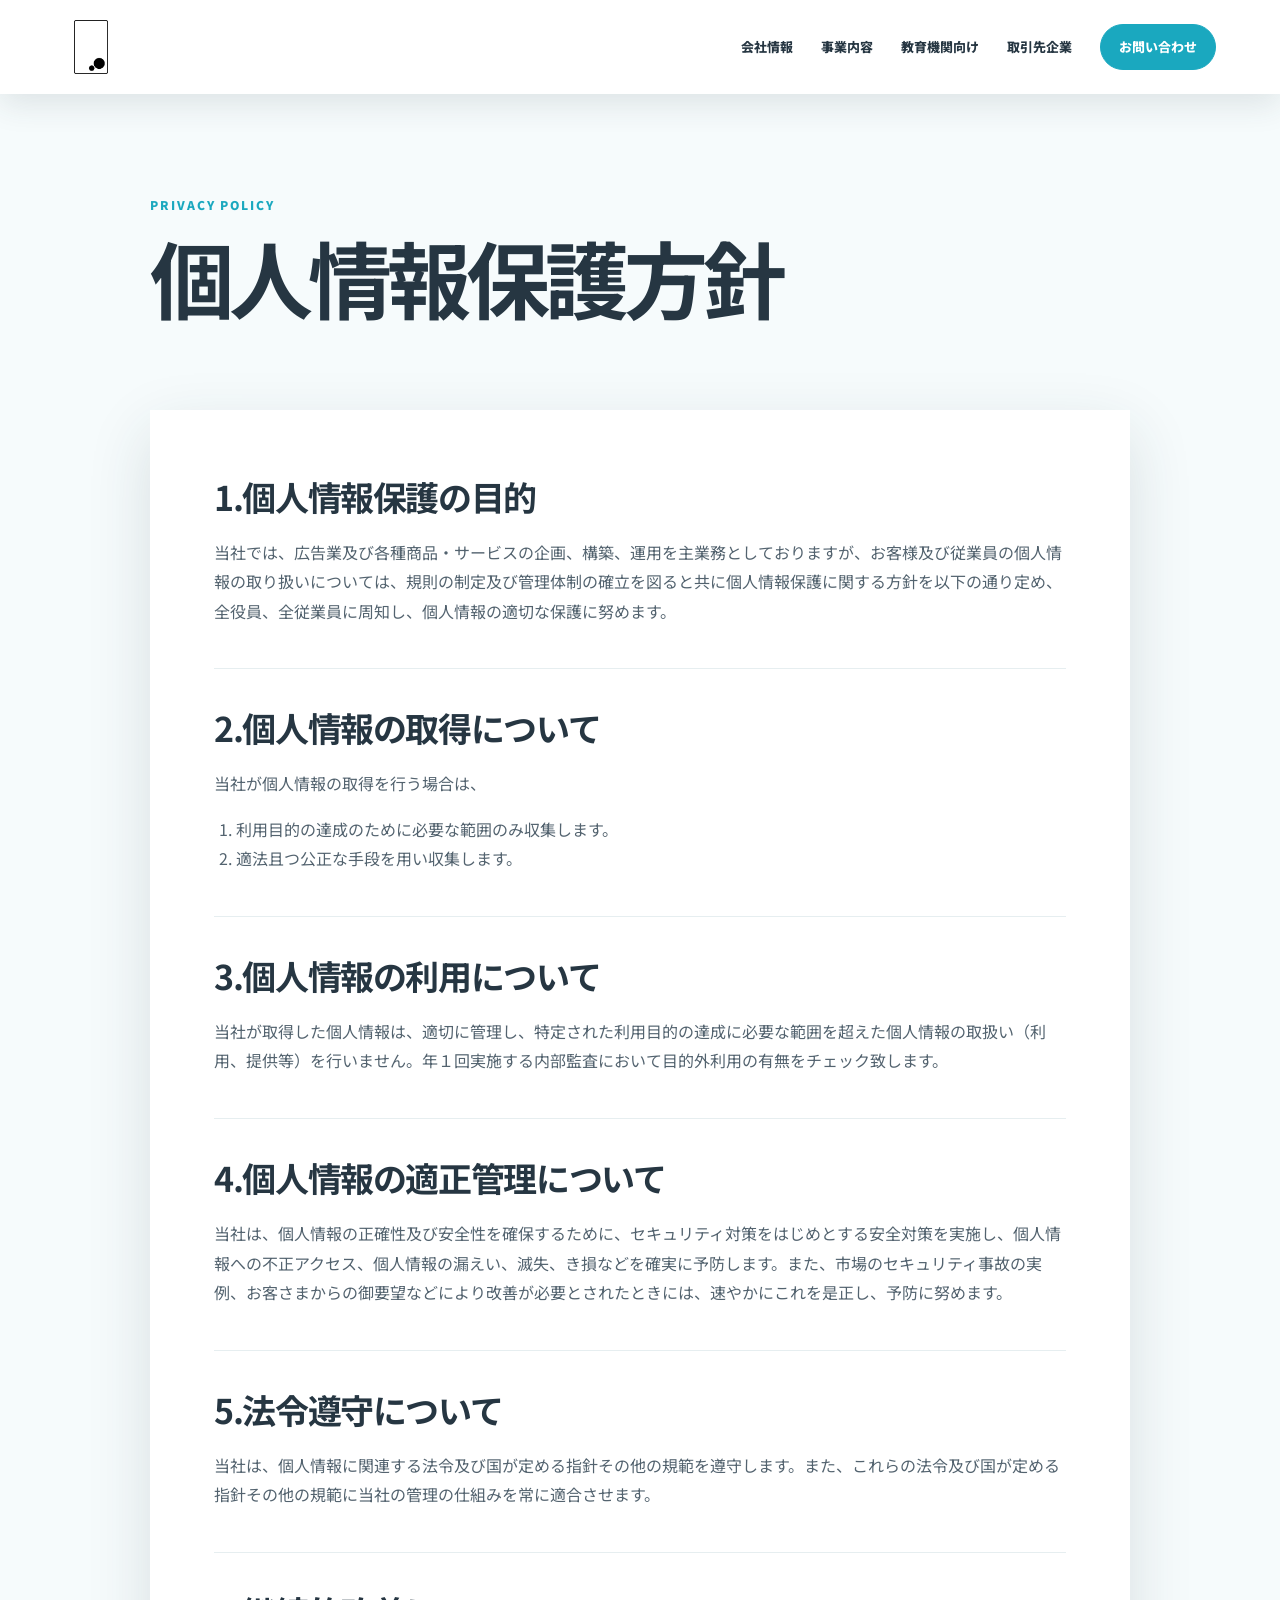
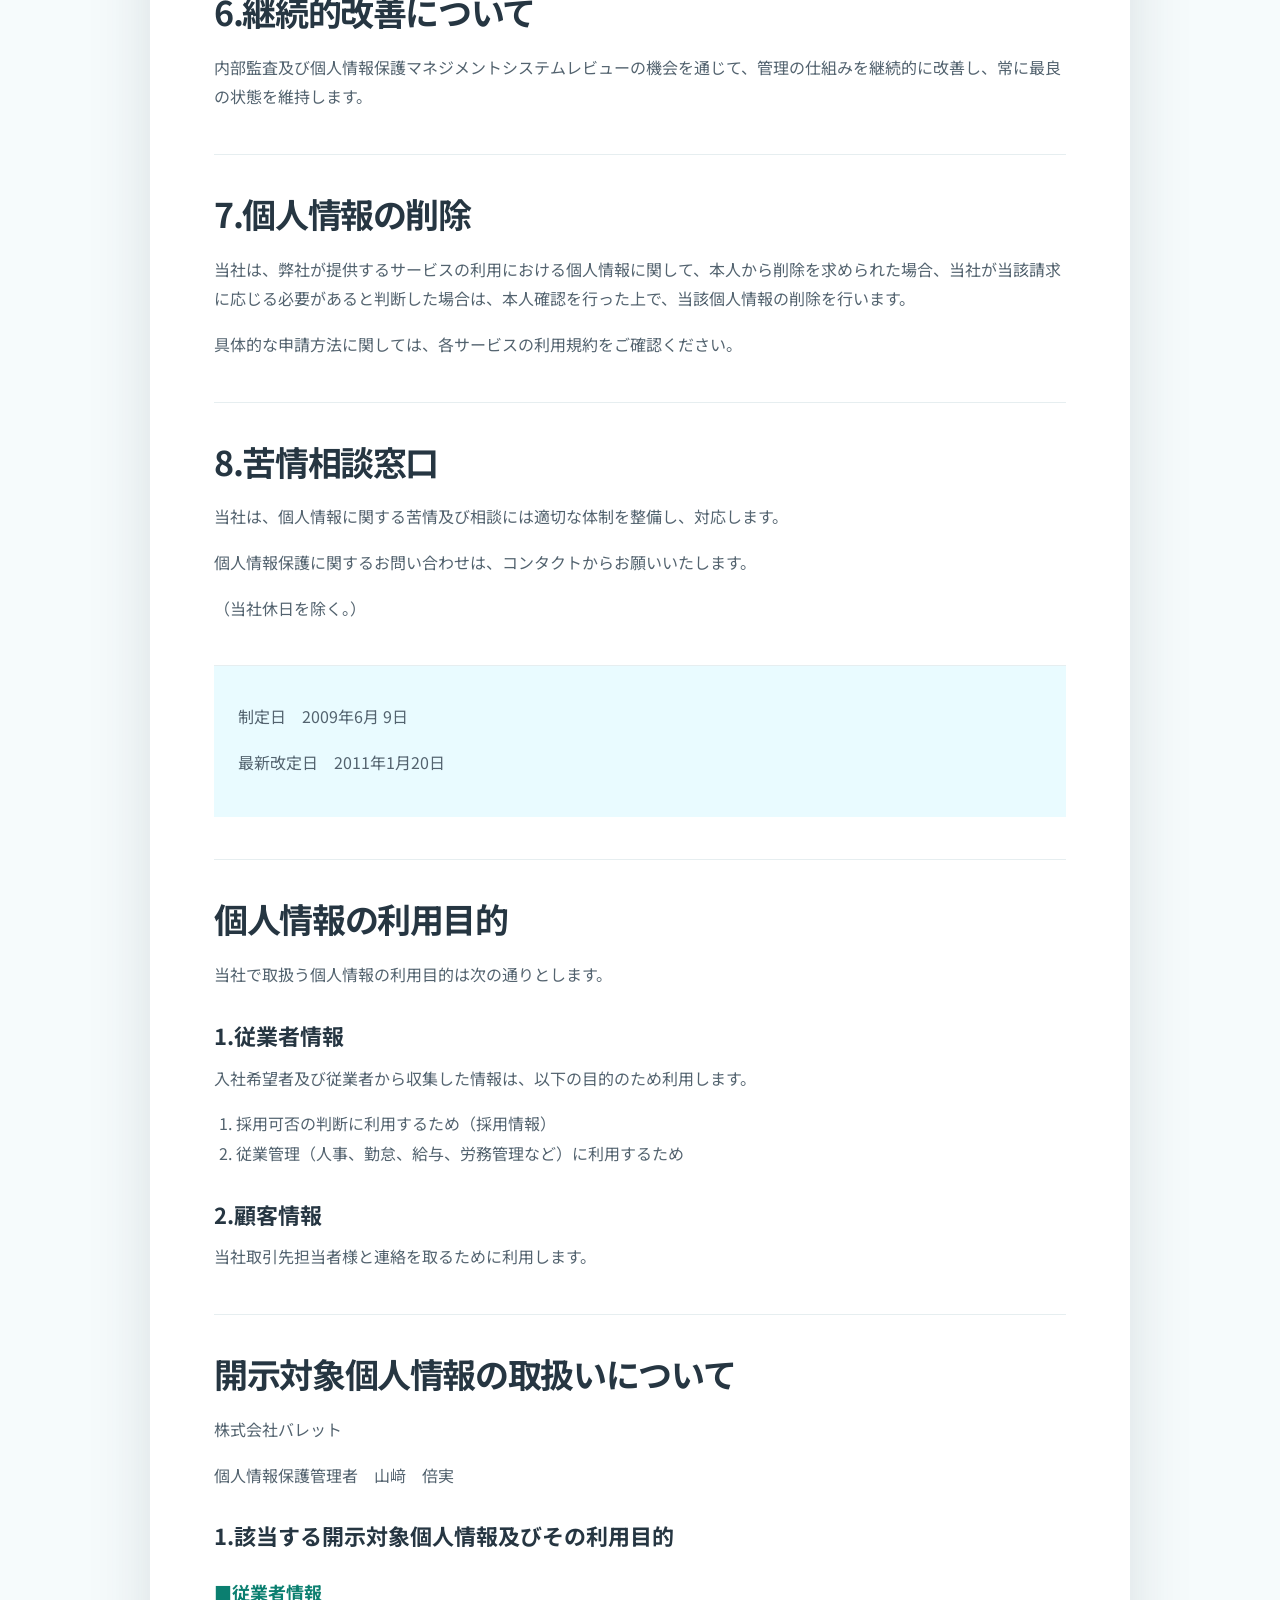
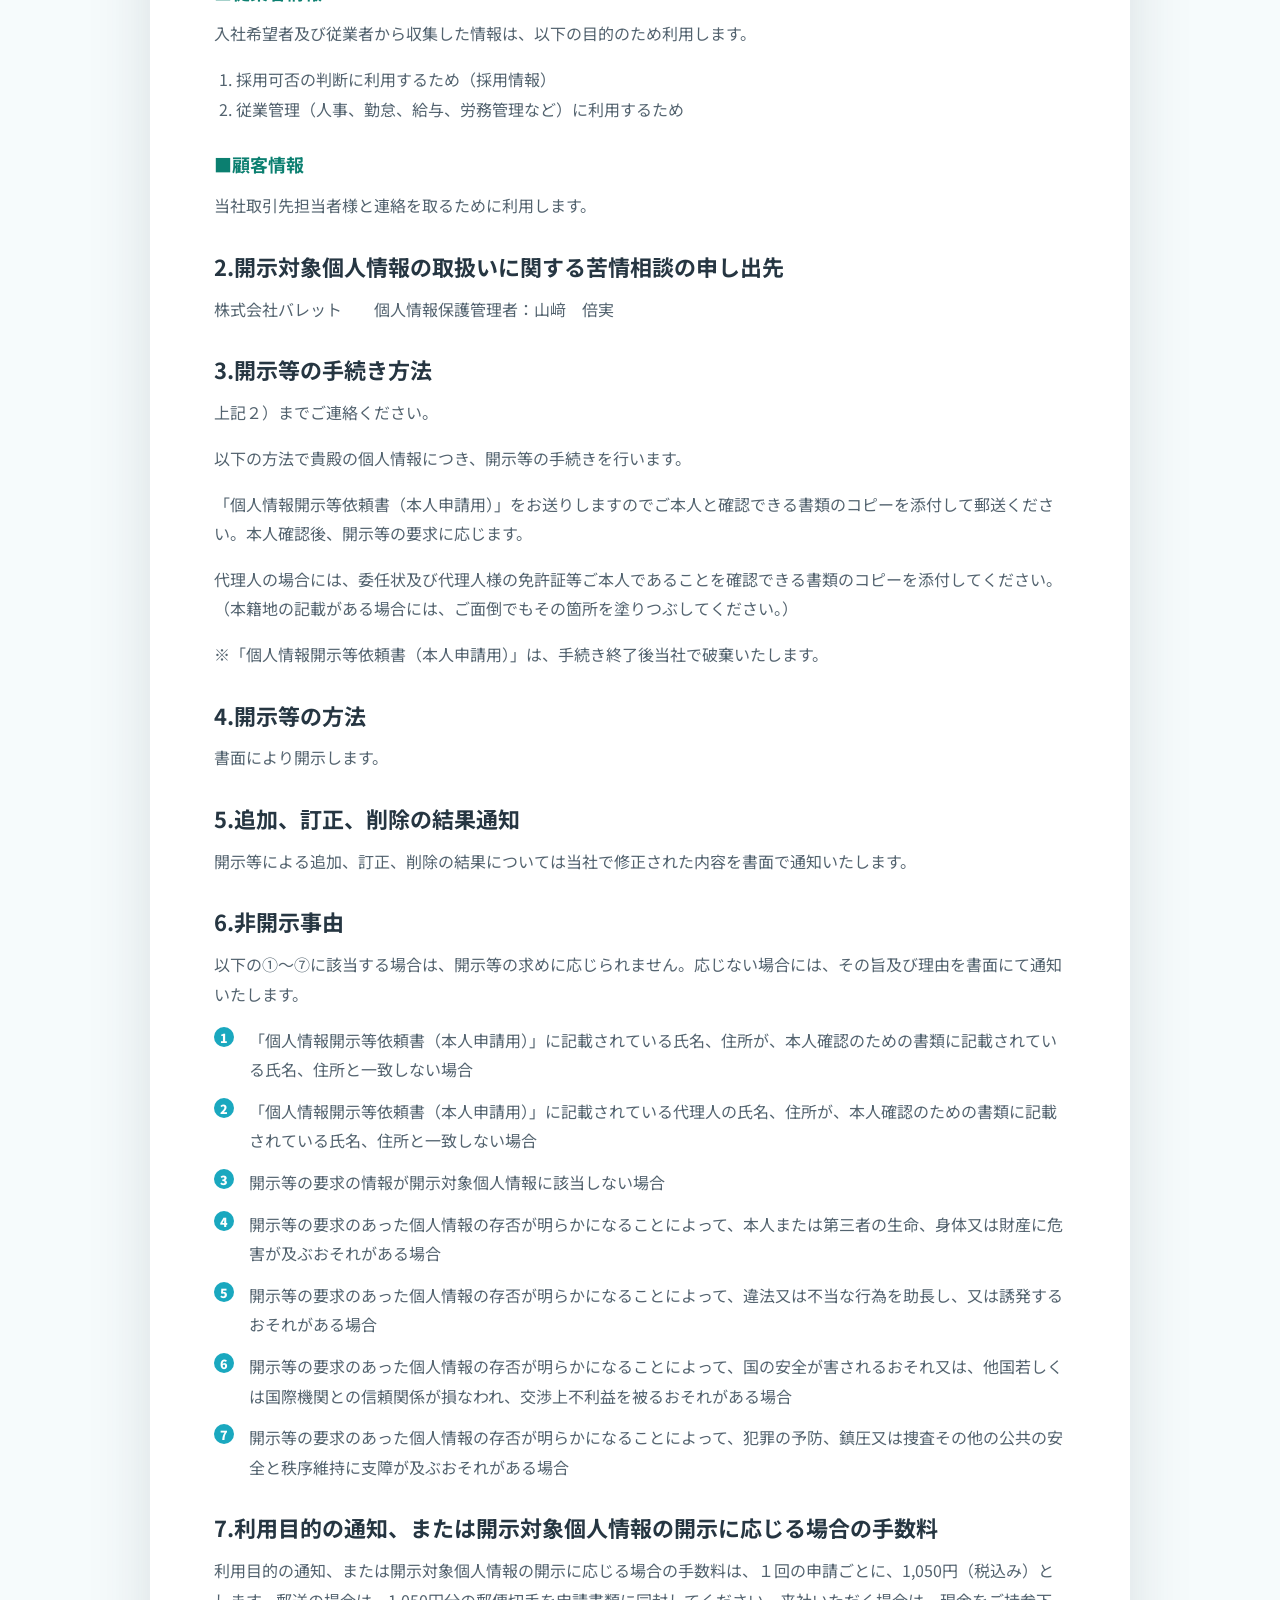
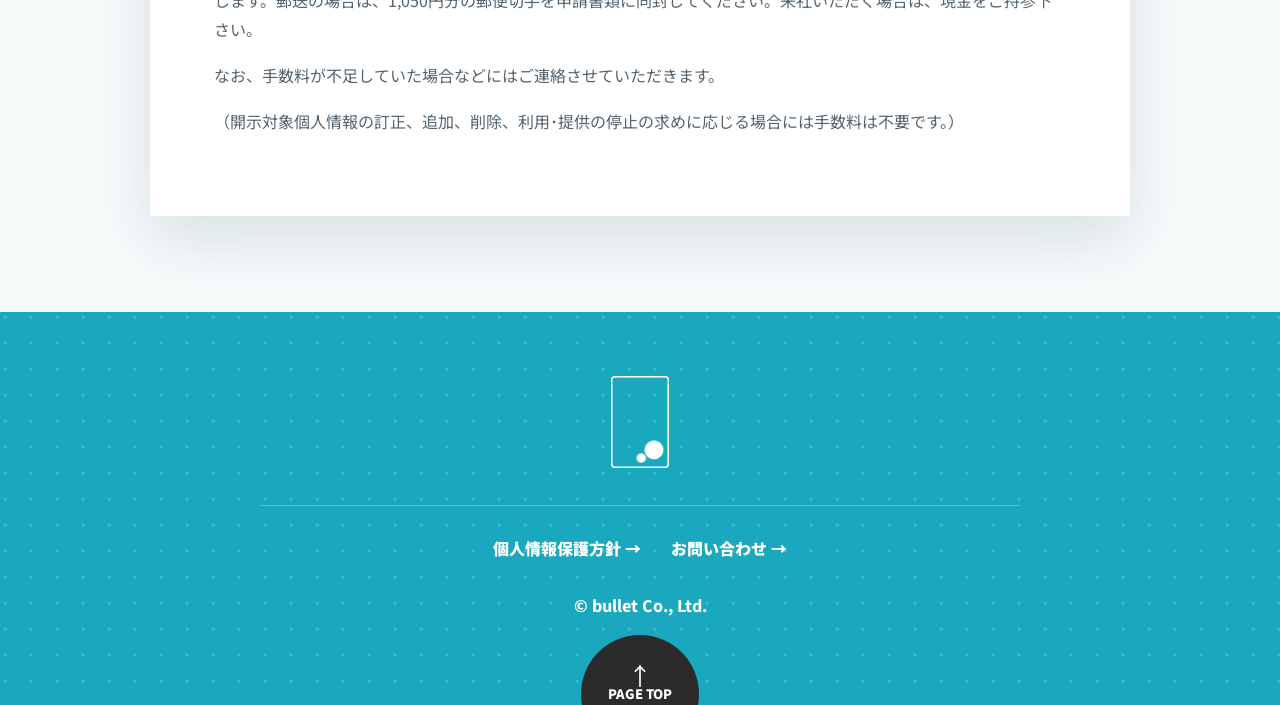
==== commit e3209cdb: "Align privacy page header and footer" ====
--- a/privacy-policy.html
+++ b/privacy-policy.html
@@ -13,8 +13,8 @@
     />
     <link rel="stylesheet" href="styles.css" />
   </head>
-  <body class="privacy-page">
-    <header class="site-header is-scrolled">
+  <body class="privacy-page" id="top">
+    <header class="site-header" id="siteHeader">
       <a class="brand" href="/" aria-label="株式会社バレット ホーム">
         <img class="brand-logo" src="assets/logo/アイコン.png" alt="株式会社バレット ロゴ" />
       </a>
@@ -160,8 +160,16 @@
           <a href="https://forms.gle/RUbGqja7ydPH21GW9" target="_blank" rel="noopener">お問い合わせ</a>
         </nav>
         <p>© bullet Co., Ltd.</p>
-        <a class="page-top" href="/">TOP</a>
+        <a class="page-top" href="#top">PAGE TOP</a>
       </div>
     </footer>
+    <script>
+      const siteHeader = document.getElementById("siteHeader");
+      const updateHeader = () => {
+        siteHeader.classList.toggle("is-scrolled", window.scrollY > 60);
+      };
+      updateHeader();
+      window.addEventListener("scroll", updateHeader, { passive: true });
+    </script>
   </body>
 </html>
--- a/styles.css
+++ b/styles.css
@@ -11,6 +11,7 @@
   --line: #e6eef0;
   --shadow: 0 22px 60px rgba(38, 54, 66, 0.14);
   --photo: url("assets/images/hero-classroom.png"), url("https://upload.wikimedia.org/wikipedia/commons/6/65/Japanese_classroom.jpg");
+  --photo-panel: url("assets/images/panel.png"), var(--photo);
   --photo-meeting: url("assets/images/meeting.png"), var(--photo);
   --photo-classroom: url("assets/images/hero-classroom.png"), var(--photo);
 }
@@ -55,9 +56,9 @@
 .hero { min-height: 760px; display: grid; place-items: center; overflow: hidden; background-image: none; }
 .hero-slides { position: absolute; inset: 0; overflow: hidden; }
 .hero-slide { position: absolute; inset: 0; background-size: cover; background-position: center; opacity: 0; transform: scale(1.04); animation: heroSlide 18s infinite; }
-.slide-meeting { background-image: var(--photo-meeting); animation-delay: 0s; }
-.slide-classroom { background-image: var(--photo-classroom); animation-delay: 6s; }
-.slide-classroom-alt { background-image: var(--photo-classroom); background-position: center 42%; animation-delay: 12s; }
+.slide-panel { background-image: var(--photo-panel); animation-delay: 0s; }
+.slide-meeting { background-image: var(--photo-meeting); animation-delay: 6s; }
+.slide-classroom { background-image: var(--photo-classroom); background-position: center 42%; animation-delay: 12s; }
 @keyframes heroSlide {
   0% { opacity: 0; transform: scale(1.04); }
   8% { opacity: 1; }
@@ -179,3 +180,7 @@
 .policy-content .circled-list li { counter-increment: circled; position: relative; padding-left: 2.2em; margin: 12px 0; }
 .policy-content .circled-list li::before { content: counter(circled); position: absolute; left: 0; top: .1em; display: inline-grid; place-items: center; width: 1.6em; height: 1.6em; color: var(--white); background: var(--cyan); border-radius: 50%; font-size: .78em; font-weight: 900; }
 .policy-date { padding: 24px; background: #e9fbff; }
+
+.privacy-page .site-header { color: var(--ink); background: rgba(255, 255, 255, .96); box-shadow: 0 10px 32px rgba(38, 54, 66, .12); backdrop-filter: blur(14px); }
+.privacy-page .site-header .brand-logo { filter: brightness(0); }
+.privacy-page .site-header .nav-button { color: var(--white); background: var(--cyan); border-color: var(--cyan); }
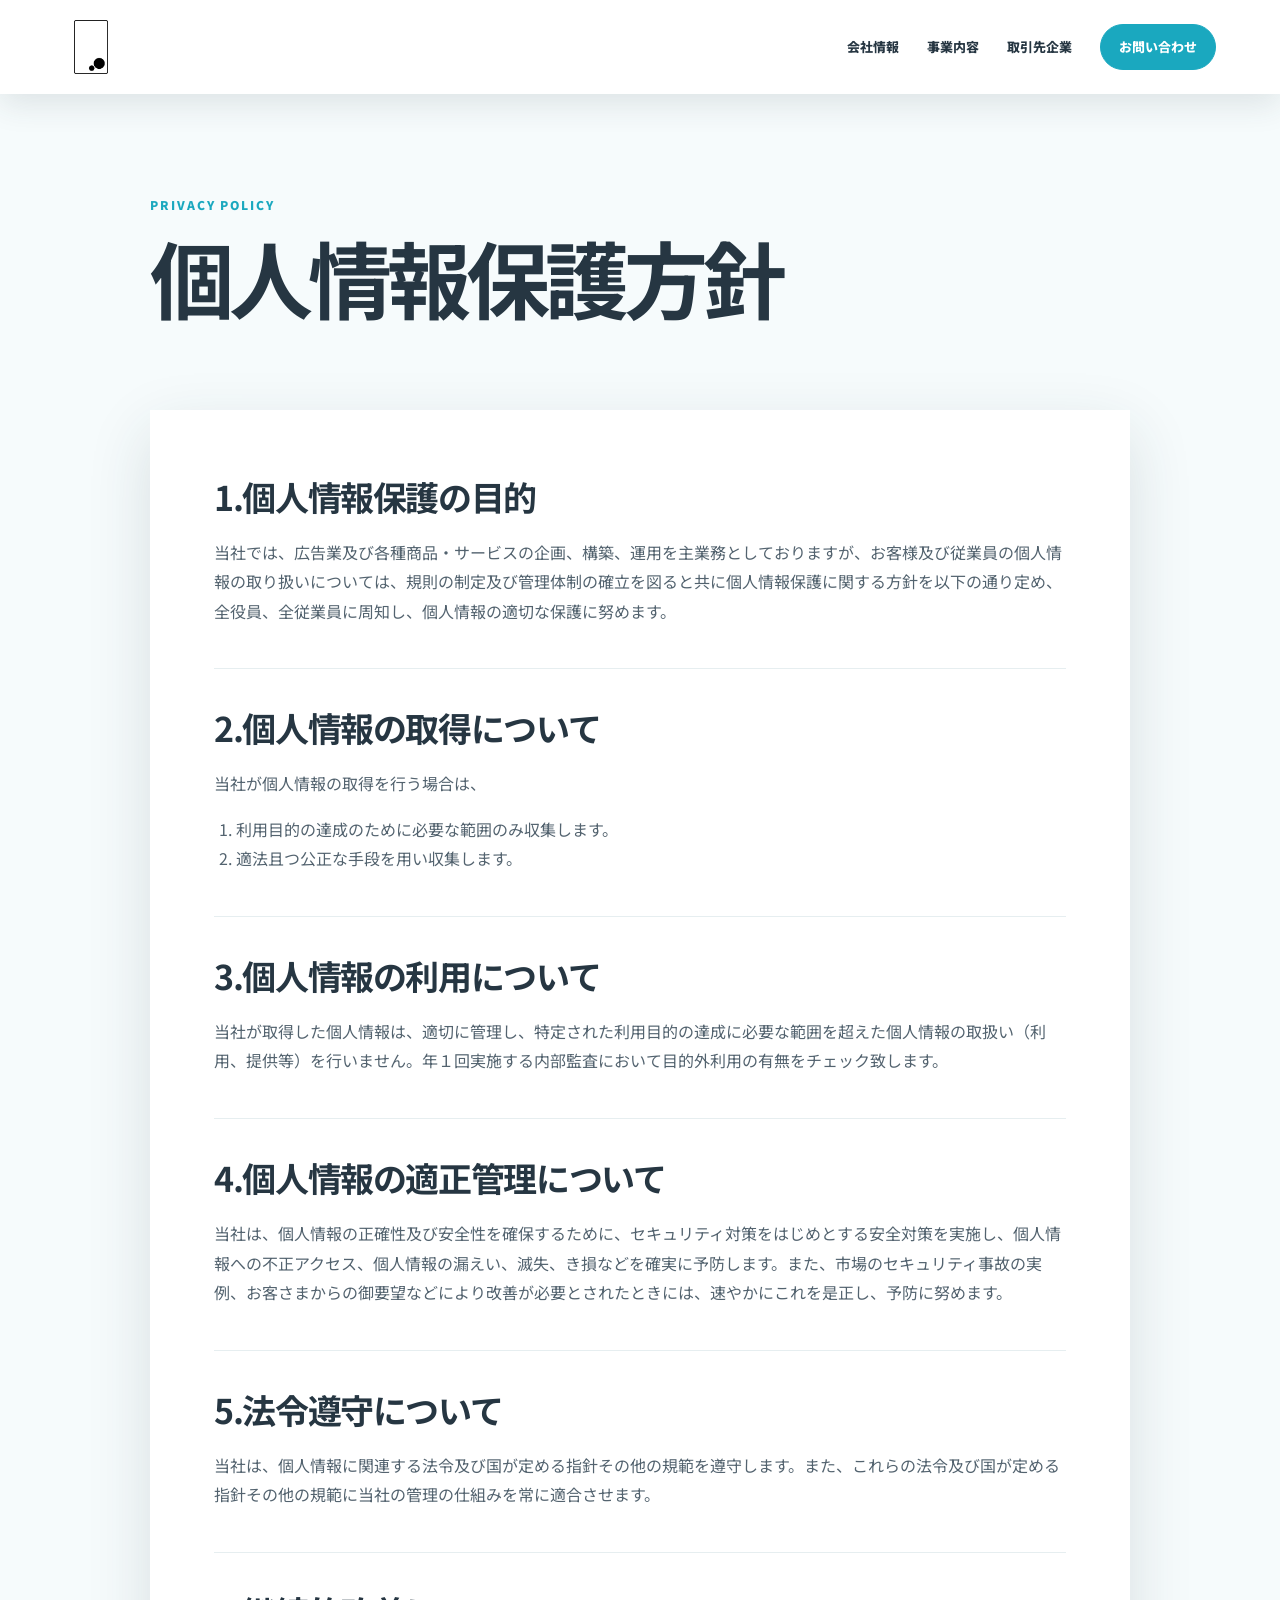
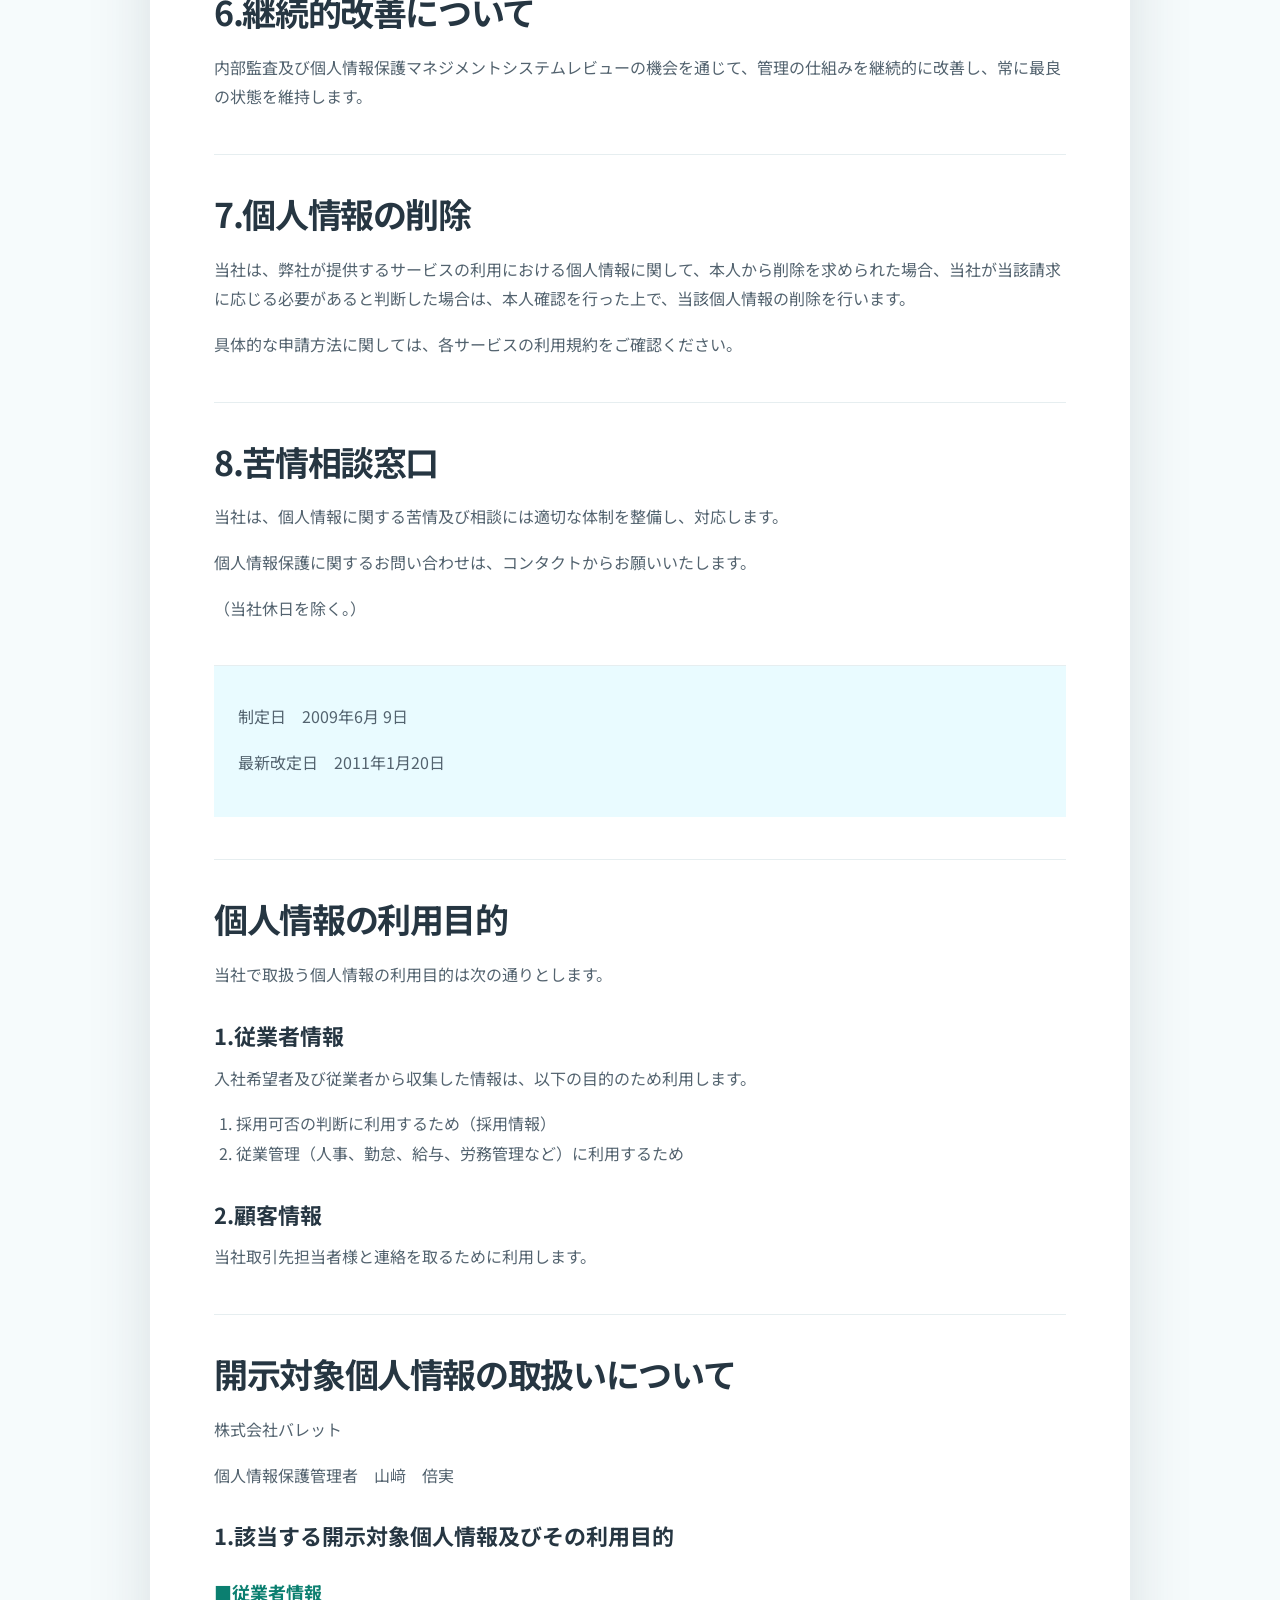
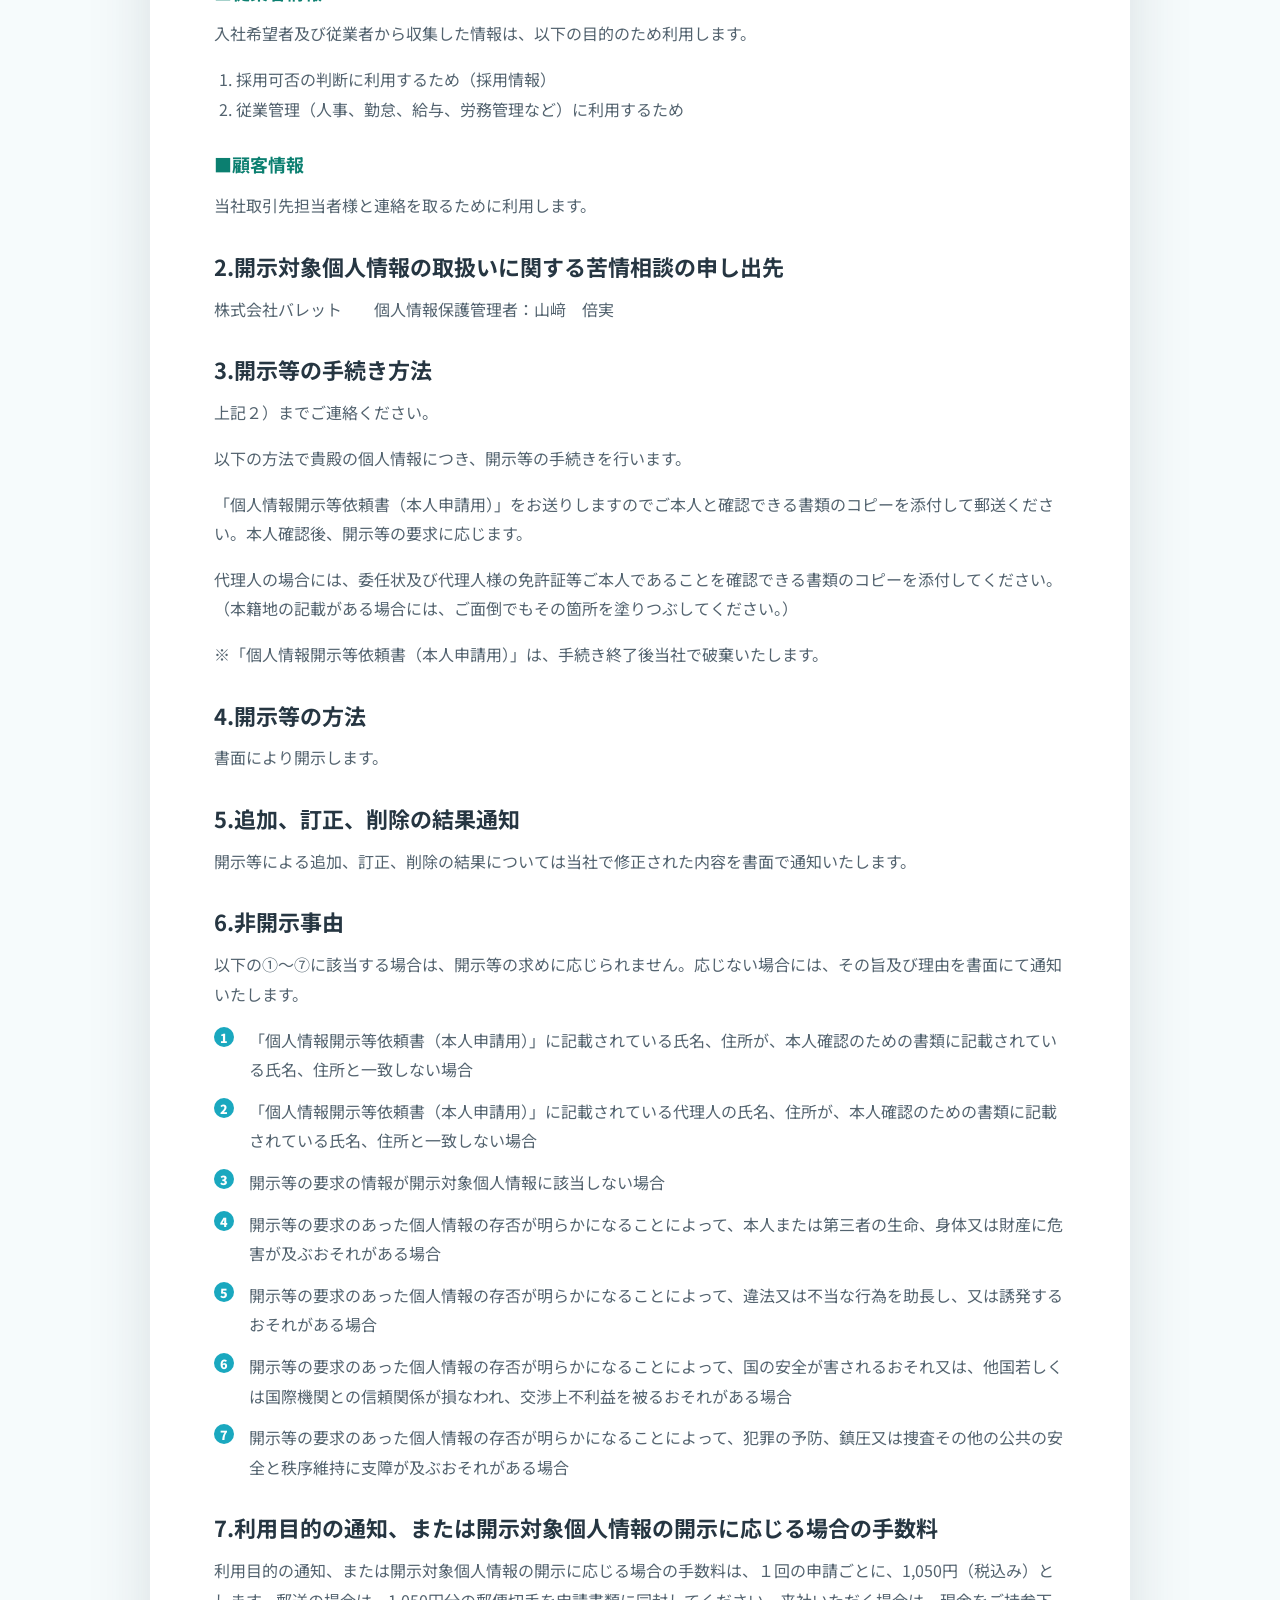
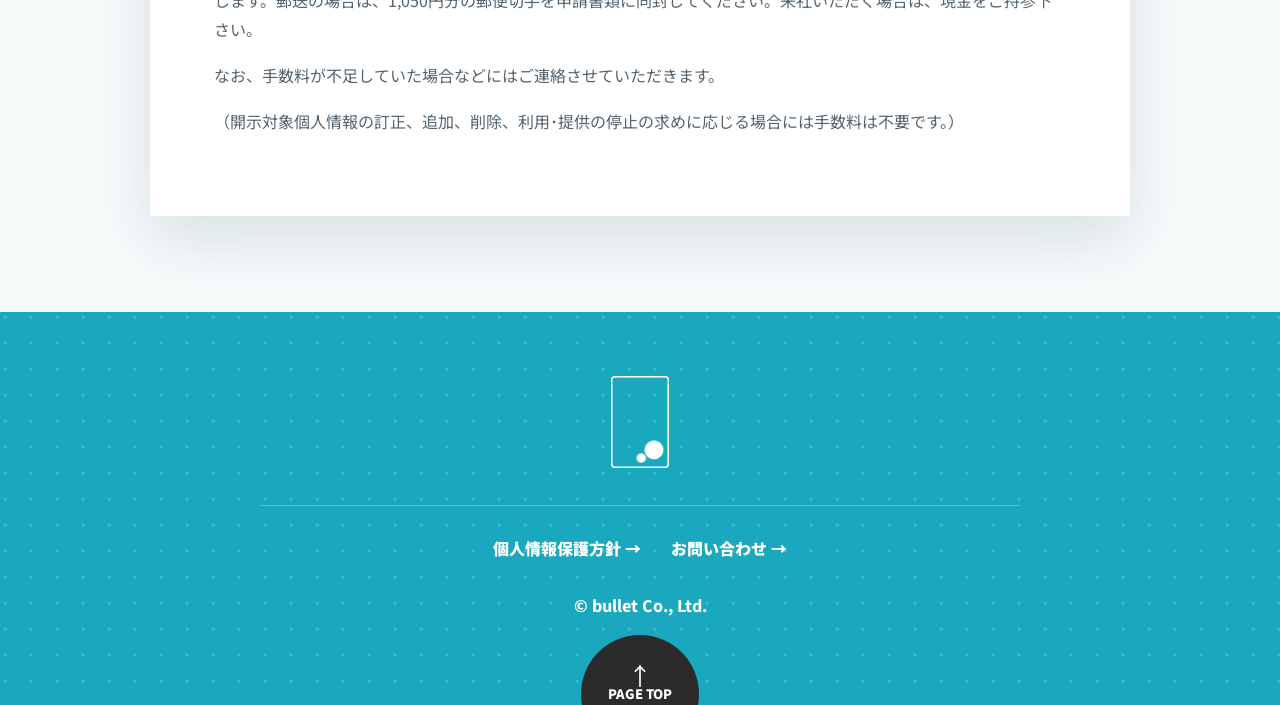
==== commit f528107c: "Remove education header link" ====
--- a/privacy-policy.html
+++ b/privacy-policy.html
@@ -15,14 +15,13 @@
   </head>
   <body class="privacy-page" id="top">
     <header class="site-header" id="siteHeader">
-      <a class="brand" href="/" aria-label="株式会社バレット ホーム">
+      <a class="brand" href="index.html" aria-label="株式会社バレット ホーム">
         <img class="brand-logo" src="assets/logo/アイコン.png" alt="株式会社バレット ロゴ" />
       </a>
       <nav class="global-nav" aria-label="主要ナビゲーション">
-        <a href="/#mission">会社情報</a>
-        <a href="/#services">事業内容</a>
-        <a href="/#education">教育機関向け</a>
-        <a href="/#clients">取引先企業</a>
+        <a href="index.html#mission">会社情報</a>
+        <a href="index.html#services">事業内容</a>
+        <a href="index.html#clients">取引先企業</a>
         <a class="nav-button" href="https://forms.gle/RUbGqja7ydPH21GW9" target="_blank" rel="noopener">お問い合わせ</a>
       </nav>
     </header>
@@ -152,11 +151,11 @@
 
     <footer class="site-footer">
       <div class="footer-inner">
-        <a class="footer-logo" href="/" aria-label="株式会社バレット ホーム">
+        <a class="footer-logo" href="index.html" aria-label="株式会社バレット ホーム">
           <img src="assets/logo/アイコン.png" alt="株式会社バレット ロゴ" />
         </a>
         <nav class="footer-links" aria-label="フッターナビゲーション">
-          <a href="/privacy-policy">個人情報保護方針</a>
+          <a href="privacy-policy.html">個人情報保護方針</a>
           <a href="https://forms.gle/RUbGqja7ydPH21GW9" target="_blank" rel="noopener">お問い合わせ</a>
         </nav>
         <p>© bullet Co., Ltd.</p>
